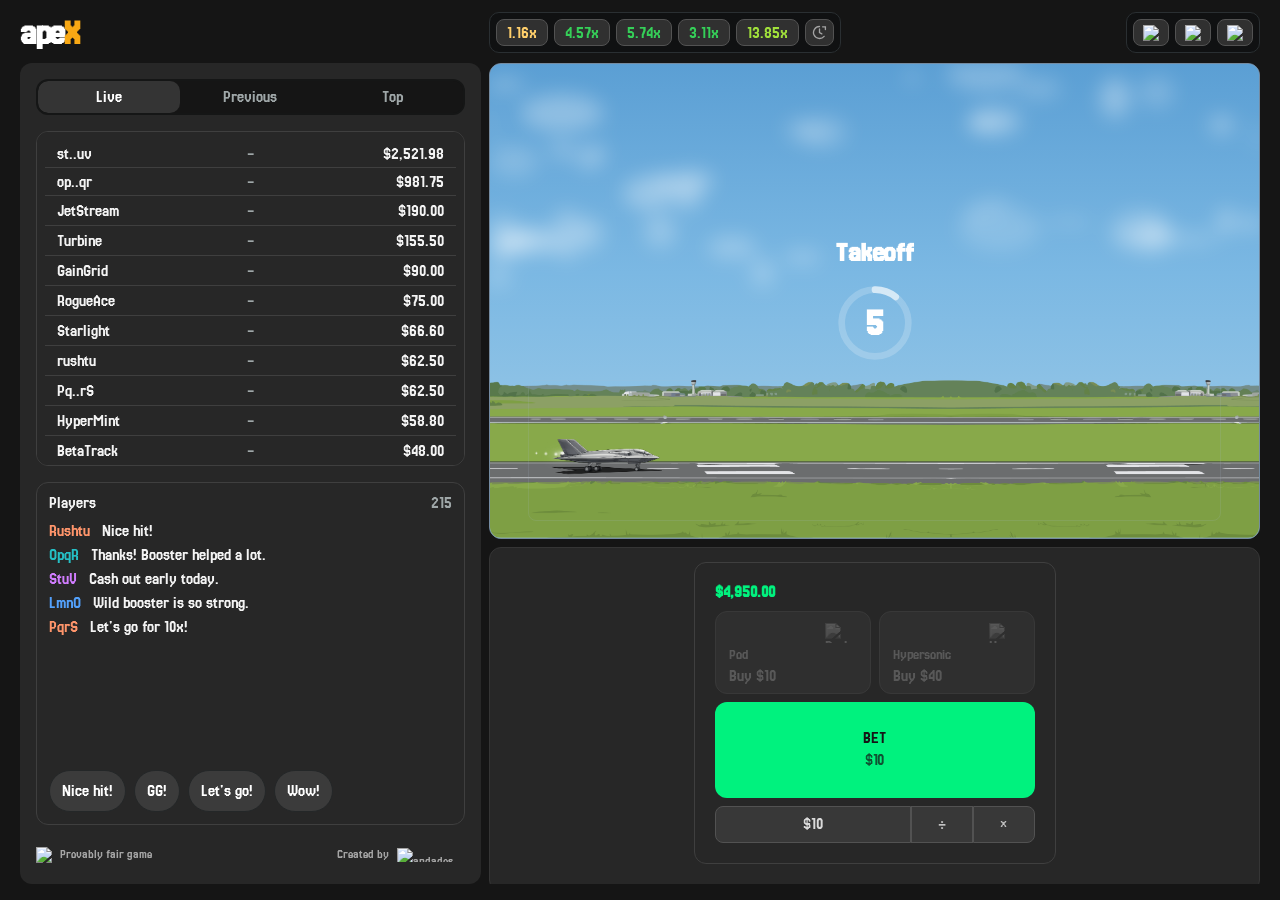
==== index.html @ c1f4b755 "Add Bets/Players sub-tabs on mobile, reorder layout for bet panel - When the Live icon is tapped on " ====
<!doctype html>
<html lang="en">
  <head>
    <meta charset="UTF-8" />
    <meta name="viewport" content="width=device-width, initial-scale=1.0" />
    <title>F35 Crash</title>
    <link rel="preconnect" href="https://fonts.googleapis.com" />
    <link rel="preconnect" href="https://fonts.gstatic.com" crossorigin />
    <link href="https://fonts.googleapis.com/css2?family=Jersey+25&family=Inter:wght@400;600;700&display=swap" rel="stylesheet" />
    <link rel="stylesheet" href="./styles.css?v=20260405-2333" />
  </head>
  <body class="booting">
    <div class="boot-loader" id="bootLoader" role="status" aria-live="polite">
      <div class="boot-loader-card">
        <p class="boot-loader-title">Loading apeX</p>
        <div class="boot-loader-track" aria-hidden="true">
          <div class="boot-loader-fill" id="bootLoaderFill"></div>
        </div>
        <p class="boot-loader-percent" id="bootLoaderPercent">0%</p>
      </div>
    </div>
    <div class="scene">
      <header class="topbar">
        <h1 class="brand" aria-label="apeX">
          ape<span>X</span>
        </h1>

        <div class="history-strip glassy">
          <div class="mobile-left-icons" role="tablist" aria-label="Mobile tabs">
            <button class="mobile-tab-btn" type="button" data-mobile-tab="bets" aria-label="Live" aria-selected="false">
              <svg viewBox="0 0 20 20" aria-hidden="true">
                <path d="M3.5 10h5.5l3-3h4.5v6H12l-3 3H3.5z" fill="none" stroke="currentColor" stroke-width="1.5" stroke-linejoin="round"/>
              </svg>
            </button>
            <button class="mobile-tab-btn" type="button" data-mobile-tab="previous" aria-label="Previous" aria-selected="false">
              <svg viewBox="0 0 20 20" aria-hidden="true">
                <circle cx="10" cy="10" r="6.2" fill="none" stroke="currentColor" stroke-width="1.5"/>
                <path d="M10 6.6v3.7l2.7 1.6" fill="none" stroke="currentColor" stroke-width="1.5" stroke-linecap="round"/>
              </svg>
            </button>
            <button class="mobile-tab-btn" type="button" data-mobile-tab="top" aria-label="Top" aria-selected="false">
              <svg viewBox="0 0 20 20" aria-hidden="true">
                <path d="M5 15.3h10M6.3 7.2l3.7 3.2 3.7-3.2" fill="none" stroke="currentColor" stroke-width="1.5" stroke-linecap="round" stroke-linejoin="round"/>
                <path d="M5.4 7.1h9.2l-1 7.1H6.4z" fill="none" stroke="currentColor" stroke-width="1.5" stroke-linejoin="round"/>
              </svg>
            </button>
          </div>
          <div class="mobile-history-right">
            <button class="history-chip warm" data-history-point="1.16x">1.16x</button>
            <button class="history-chip green" data-history-point="4.57x">4.57x</button>
            <button class="history-chip green" data-history-point="5.74x">5.74x</button>
            <button class="history-chip green" data-history-point="3.11x">3.11x</button>
            <button class="history-chip lime" data-history-point="13.85x">13.85x</button>
            <button class="history-chip icon-chip" id="historyXBtn" aria-label="History">
              <svg viewBox="0 0 16 16" role="img" aria-hidden="true">
                <path d="M8 1.6a6.4 6.4 0 1 0 4.92 10.5" fill="none" stroke="currentColor" stroke-width="1.4" stroke-linecap="round" />
                <path d="M8 4.2v3.9l2.5 1.4" fill="none" stroke="currentColor" stroke-width="1.4" stroke-linecap="round" />
                <path d="M11.3 1.9h3v3" fill="none" stroke="currentColor" stroke-width="1.4" stroke-linecap="round" />
              </svg>
            </button>
          </div>
        </div>

        <div class="utility-strip glassy menu-anchor">
          <button class="utility-chip" id="infoBtn" aria-label="Info">
            <img src="https://www.figma.com/api/mcp/asset/a8ef952a-e116-494f-a43a-456c635dd7d5" alt="Info" />
          </button>
          <button class="utility-chip" id="soundBtn" aria-label="Sound">
            <img src="https://www.figma.com/api/mcp/asset/bee7451c-1ed1-4a85-8892-e19415ca3f94" alt="Sound" />
          </button>
          <button class="utility-chip" id="menuBtn" aria-label="Menu">
            <img src="https://www.figma.com/api/mcp/asset/b2371fca-3e10-401b-b526-405037601414" alt="Menu" />
          </button>

          <div class="menu-dropdown hidden" id="menuDropdown" role="menu" aria-label="Game menu">
            <button class="menu-item" data-menu-action="rules">How to Play</button>
            <button class="menu-item" data-menu-action="provably-settings">Provably Fair Settings</button>
            <button class="menu-item" data-menu-action="game-limits">Game Limits</button>
            <div class="menu-divider" role="separator"></div>
            <label class="menu-switch-row" for="musicSwitch">
              <span>Background Music</span>
              <input class="menu-switch-input" id="musicSwitch" type="checkbox" checked />
              <span class="menu-switch-slider" aria-hidden="true"></span>
            </label>
            <label class="menu-switch-row" for="sfxSwitch">
              <span>Sound Effects</span>
              <input class="menu-switch-input" id="sfxSwitch" type="checkbox" checked />
              <span class="menu-switch-slider" aria-hidden="true"></span>
            </label>
          </div>
        </div>
      </header>

      <main class="layout">
        <aside class="sidebar shell-panel">
          <div class="tabbar" id="tabbar" role="tablist" aria-label="Sidebar tabs">
            <button class="tab active" data-tab="bets" role="tab" aria-selected="true">Live</button>
            <button class="tab" data-tab="previous" role="tab" aria-selected="false">Previous</button>
            <button class="tab" data-tab="top" role="tab" aria-selected="false">Top</button>
          </div>

          <div class="mobile-sub-tabs hidden" id="mobileSubTabs" role="tablist" aria-label="Bets sub-tabs">
            <button class="mobile-sub-tab active" data-subtab="bets" role="tab" aria-selected="true">Bets</button>
            <button class="mobile-sub-tab" data-subtab="players" role="tab" aria-selected="false">Players</button>
          </div>

          <section class="players card-panel" id="playersPanel" aria-live="polite">
            <section class="topbets-filters hidden" id="topBetsFilters" aria-label="Top bets filters">
              <div class="topbets-row topbets-row-metric" role="tablist" aria-label="Top ranking metric">
                <button class="topbets-pill active" data-top-metric="x" role="tab" aria-selected="true">X</button>
                <button class="topbets-pill" data-top-metric="win" role="tab" aria-selected="false">Win</button>
              </div>
              <div class="topbets-row topbets-row-range" role="tablist" aria-label="Top ranking period">
                <button class="topbets-pill" data-top-range="day" role="tab" aria-selected="false">Day</button>
                <button class="topbets-pill" data-top-range="week" role="tab" aria-selected="false">Week</button>
                <button class="topbets-pill active" data-top-range="month" role="tab" aria-selected="true">Month</button>
                <button class="topbets-pill" data-top-range="year" role="tab" aria-selected="false">Year</button>
              </div>
            </section>

            <section class="previous-result hidden" id="previousResultPanel" aria-live="polite">
              <p class="previous-result-label">Round Result</p>
              <p class="previous-result-value blue" id="previousRoundValue">1.18x</p>
            </section>

            <div id="playerRows"></div>
          </section>

          <section class="chat card-panel" id="chatPanel">
            <div class="chat-head">
              <span id="chatTitle">Players</span>
              <span class="muted" id="reactionCount">215</span>
            </div>
            <div class="chat-lines" id="chatLines">
              <p><span class="name orange">Rushtu</span> Nice hit!</p>
              <p><span class="name cyan">OpqR</span> Thanks! Booster helped a lot.</p>
              <p><span class="name violet">StuV</span> Cash out early today.</p>
              <p><span class="name blue">LmnO</span> Wild booster is so strong.</p>
              <p><span class="name orange">PqrS</span> Let's go for 10x!</p>
            </div>
            <div class="quick-reactions" id="quickReactions">
              <button class="reaction-btn" data-reaction="Nice hit!">Nice hit!</button>
              <button class="reaction-btn" data-reaction="GG!">GG!</button>
              <button class="reaction-btn" data-reaction="Let's go!">Let's go!</button>
              <button class="reaction-btn" data-reaction="Wow!">Wow!</button>
            </div>
          </section>

          <footer class="sidebar-footer">
            <div class="fairness" id="fairnessBtn" role="button" tabindex="0" aria-label="Open provably fair tools">
              <img src="https://www.figma.com/api/mcp/asset/feca08ab-18f9-4907-9052-81150fcba283" alt="Shield" />
              <span>Provably fair game</span>
            </div>
            <div class="credit">
              <span>Created by</span>
              <img src="https://www.figma.com/api/mcp/asset/dd77a0dd-ace5-443b-b035-ac0fbed55f74" alt="andados" />
            </div>
          </footer>
        </aside>

        <section class="game-column">
          <div class="sky-stage" id="skyStage">
            <div class="sky-bg" id="skyBg"></div>
            <canvas class="sky-canvas clouds-layer" id="cloudCanvas" aria-hidden="true"></canvas>
            <canvas class="sky-canvas stars-layer" id="starCanvas" aria-hidden="true"></canvas>
            <canvas class="sky-canvas trail-layer" id="contrailCanvas" aria-hidden="true"></canvas>
            <div class="runway-layer" id="runwayLayer" aria-hidden="true"></div>

            <button class="lofi" aria-label="Lofi">
              <img src="https://www.figma.com/api/mcp/asset/dc884d88-8c72-4f94-b327-7d422ff71d23" alt="Lofi" />
            </button>

            <div class="countdown-overlay" id="countdownOverlay" aria-hidden="true">
              <p class="countdown-title" id="countdownTitle">Takeoff</p>
              <div class="countdown-ring">
                <svg viewBox="0 0 96 96" role="img" aria-hidden="true">
                  <circle class="countdown-bg" cx="48" cy="48" r="40"></circle>
                  <circle class="countdown-progress" id="countdownArc" cx="48" cy="48" r="40"></circle>
                </svg>
                <span id="countdownNumber">5</span>
              </div>
              <div class="vegas-slot hidden" id="vegasSlot" aria-hidden="true">
                <div class="vegas-slot-frame">
                  <div class="vegas-slot-mask"></div>
                  <div class="vegas-slot-line"></div>
                  <div class="vegas-slot-strip" id="vegasSlotStrip"></div>
                </div>
              </div>
            </div>


            <div class="aircraft-layer" id="aircraftLayer" aria-hidden="true">
              <div class="aircraft" id="jetModel">
                <div class="flight-amount jet-amount hidden" id="jetAmount">$100.00</div>

                <img class="jet-shadow" id="jetShadow" src="./assets/shadow.png" alt="" />
                <div class="engine-flame" id="engineFlame">
                  <div class="flame-layer flame-ambient"></div>
                  <div class="flame-layer flame-outer"></div>
                  <div class="flame-layer flame-mid"></div>
                  <div class="flame-layer flame-core"></div>
                  <div class="flame-layer flame-nozzle"></div>
                  <div class="flame-diamond diamond-1"></div>
                  <div class="flame-diamond diamond-2"></div>
                  <div class="flame-diamond diamond-3"></div>
                  <div class="flame-spark spark-1"></div>
                  <div class="flame-spark spark-2"></div>
                  <div class="flame-spark spark-3"></div>
                  <div class="flame-spark spark-4"></div>
                  <div class="flame-spark spark-5"></div>
                  <div class="flame-spark spark-6"></div>
                  <div class="flame-spark spark-7"></div>
                  <div class="flame-spark spark-8"></div>
                  <div class="flame-spark spark-9"></div>
                  <div class="flame-spark spark-10"></div>
                </div>
                <img class="jet-plane" id="planeImage" src="./assets/plane.png?v=20260405-0941" alt="" />
                <img class="jet-wheel jet-wheel-back" id="backWheels" src="./assets/back-wheels.png" alt="" />
                <img class="jet-wheel jet-wheel-front" id="frontWheel" src="./assets/front-wheels.png" alt="" />
                <div class="jet-body"></div>
                <div class="jet-wing"></div>
                <div class="jet-tail"></div>
              </div>

              <div class="pod-model hidden" id="podModel">
                <div class="flight-amount pod-amount hidden" id="podAmount">$100.00</div>
                <img src="./assets/pod.png" alt="" />
              </div>


              <div class="parachute-model hidden" id="parachuteModel">
                <img src="./assets/parachute.png" alt="" />
              </div>
            </div>

            <div class="stage-banner" id="stageBanner"></div>

            <div class="flew-away hidden" id="flewAwayOverlay" aria-hidden="true">
              <div class="flew-away-title">Flew Away!</div>
              <div class="flew-away-mult" id="flewAwayMult">1.00x</div>
            </div>

            <div class="multiplier" id="multiplier">1.00x</div>

            <div class="hypersonic-mult hidden" id="hypersonicOverlay" aria-hidden="true">
              <div class="hypersonic-game-mult" id="hypersonicGameMult">1.00x</div>
              <div class="hypersonic-boost-mult" id="hypersonicBoostMult">—</div>
            </div>

          </div>

          <div class="ground-stage">
            <div class="control-panel shell-panel">
              <div class="balance"><strong id="balanceValue">$4,950</strong></div>

              <div class="powerups" id="powerups">
                <article class="power-card" id="podCard" role="button" tabindex="0" aria-label="Buy pod addon">
                  <img class="icon-pod pod-icon" src="https://www.figma.com/api/mcp/asset/6048e193-947b-4a70-a662-77fd5a083e29" alt="Pod" />
                  <span class="label">Pod</span>
                  <span class="buy" id="podBuy">Buy $10</span>
                </article>
                <article class="power-card" id="hypersonicCard" role="button" tabindex="0" aria-label="Buy hypersonic addon">
                  <img class="icon-pod hypersonic-icon" src="https://www.figma.com/api/mcp/asset/dccee50a-641a-4fe3-a7f5-0f7b3a4b5533" alt="Hypersonic" />
                  <span class="label">Hypersonic</span>
                  <span class="buy" id="hypersonicBuy">Buy $40</span>
                </article>
              </div>

              <div class="mini-graph hidden" id="miniGraphPanel" aria-hidden="true">
                <canvas id="miniGraphCanvas"></canvas>
              </div>

              <div class="action-stack" id="actionStack">
                <button class="bet-btn hidden" id="podActionBtn">DROP POD<br /><span>$10.00</span></button>
                <button class="bet-btn" id="betBtn">BET<br /><span>$10.00</span></button>
              </div>

              <div class="adjustment" id="adjustmentRow">
                <div class="amount-box" id="amountBox">$10.00</div>
                <button class="adjust-btn" id="decreaseBtn" aria-label="Half">÷</button>
                <button class="adjust-btn" id="increaseBtn" aria-label="Double">×</button>
              </div>
              <button class="cancel-bet-btn hidden" id="cancelBetBtn">Cancel Bet</button>
            </div>
          </div>
        </section>
      </main>
    </div>

    <div class="modal-backdrop hidden" id="infoModalBackdrop" aria-hidden="true">
      <section class="modal" role="dialog" aria-modal="true" aria-labelledby="infoModalTitle">
        <header class="modal-head">
          <h2 id="infoModalTitle">How to play</h2>
          <button class="modal-close" data-close-target="infoModalBackdrop" aria-label="Close">x</button>
        </header>
        <div class="modal-body">
          <ul class="info-list">
            <li>Each round starts at 1.00x and grows until it crashes at a random point.</li>
            <li>Place your bet during countdown. When accepted, it joins the next round.</li>
            <li>Press Cash Out before crash to lock your current payout.</li>
            <li>Pod booster: buy it before the round, then press DROP POD during flight to save that pod value while your main bet keeps running.</li>
            <li>Hypersonic booster: buy it before the round to enter faster, higher-risk rounds that can reach much bigger multipliers.</li>
          </ul>
        </div>
      </section>
    </div>

    <div class="modal-backdrop hidden" id="historyModalBackdrop" aria-hidden="true">
      <section class="modal modal-wide" role="dialog" aria-modal="true" aria-labelledby="historyModalTitle">
        <header class="modal-head">
          <h2 id="historyModalTitle">History X + Provably Fair</h2>
          <button class="modal-close" data-close-target="historyModalBackdrop" aria-label="Close">x</button>
        </header>
        <div class="modal-body modal-grid">
          <div class="history-card">
            <h3>Recent Rounds</h3>
            <div class="history-table" id="historyTable"></div>
          </div>

          <div class="history-card">
            <h3>Provably Fair Tools</h3>
            <label>Server Seed Hash</label>
            <input id="serverHashInput" type="text" value="f35b7e9c1a42c8df01467dc0a93b79ff" />

            <label>Client Seed</label>
            <input id="clientSeedInput" type="text" value="player-seed-01" />

            <label>Nonce</label>
            <input id="nonceInput" type="number" min="0" value="128" />

            <button id="verifyProvablyBtn" class="modal-action">Verify Crash Point</button>
            <p id="verifyResult" class="verify-result">Run verification to calculate crash point.</p>
          </div>
        </div>
      </section>
    </div>


    <div class="modal-backdrop hidden" id="roundInfoModalBackdrop" aria-hidden="true">
      <section class="modal modal-round-info" role="dialog" aria-modal="true" aria-labelledby="roundInfoModalTitle">
        <header class="modal-head">
          <h2 id="roundInfoModalTitle">Round Info</h2>
          <button class="modal-close" data-close-target="roundInfoModalBackdrop" aria-label="Close">x</button>
        </header>
        <div class="modal-body round-info-body">
          <div class="round-info-meta">
            <div class="round-info-meta-item">
              <span class="round-info-label">Time</span>
              <strong id="roundInfoTime">11:49:04</strong>
            </div>
            <div class="round-info-meta-item">
              <span class="round-info-label">Round</span>
              <strong id="roundInfoRound">86442</strong>
            </div>
          </div>

          <section class="round-info-section">
            <h3>Server Seed</h3>
            <p>Generated on our side</p>
            <div class="round-copy-field">
              <input id="roundInfoServerSeed" type="text" readonly value="" />
              <button class="round-copy-btn" data-copy-target="roundInfoServerSeed" aria-label="Copy server seed">⧉</button>
            </div>
          </section>

          <section class="round-info-section">
            <h3>Client Seed</h3>
            <p>Generated on players side</p>
            <div class="round-client-list" id="roundInfoClientList"></div>
          </section>

          <section class="round-info-section">
            <h3>Combined SHA512 Hash</h3>
            <p>Above seeds combined and converted to SHA512 Hash. This is your result</p>
            <div class="round-copy-field">
              <input id="roundInfoCombinedHash" type="text" readonly value="" />
              <button class="round-copy-btn" data-copy-target="roundInfoCombinedHash" aria-label="Copy combined hash">⧉</button>
            </div>
          </section>

          <div class="round-result-grid">
            <div>
              <span class="round-info-label">Hex</span>
              <strong id="roundInfoHex">0EEC5AED0B73F</strong>
            </div>
            <div>
              <span class="round-info-label">Decimal</span>
              <strong id="roundInfoDecimal">26253280881983</strong>
            </div>
            <div>
              <span class="round-info-label">Result</span>
              <strong id="roundInfoResult" class="round-result-value">15.57x</strong>
            </div>
          </div>

          <button class="round-fair-link" id="roundFairLinkBtn" type="button">What is Provably Fair?</button>
        </div>
      </section>
    </div>
    <div class="modal-backdrop hidden" id="historyListModalBackdrop" aria-hidden="true">
      <section class="modal modal-history-list" role="dialog" aria-modal="true" aria-labelledby="historyListModalTitle">
        <header class="modal-head">
          <h2 id="historyListModalTitle">History X</h2>
          <button class="modal-close" data-close-target="historyListModalBackdrop" aria-label="Close">x</button>
        </header>
        <div class="modal-body history-icon-body">
          <div class="history-icon-table-head"><span>Time</span><span>Round</span><span>X</span></div>
          <div class="history-icon-list" id="historyIconList"></div>
        </div>
      </section>
    </div>

    <div class="modal-backdrop hidden" id="provablySettingsModalBackdrop" aria-hidden="true">
      <section class="modal modal-provably-settings" role="dialog" aria-modal="true" aria-labelledby="provablySettingsTitle">
        <header class="modal-head">
          <h2 id="provablySettingsTitle">Provably Fair Settings</h2>
          <button class="modal-close" data-close-target="provablySettingsModalBackdrop" aria-label="Close">x</button>
        </header>
        <div class="modal-body provably-settings-body">
          <p class="provably-settings-lead">This game uses Provably Fair technology to determine game result. This tool gives you ability to change your seed and check fairness of the game.</p>

          <section class="provably-settings-section">
            <h3>Client (Your) Seed</h3>
            <p>Round result is determined form combination of server seed and first 3 bets of the round.</p>
            <div class="round-copy-field provably-seed-field">
              <input id="provablyClientSeedInput" type="text" readonly value="Random every round:" />
              <button class="round-copy-btn" data-copy-target="provablyClientSeedInput" aria-label="Copy client seed">⧉</button>
            </div>
            <button class="provably-manual-link" id="provablyManualSeedBtn" type="button">Switch to Enter Manually</button>
          </section>

          <section class="provably-settings-section">
            <h3>Server Seed SHA512:</h3>
            <div class="round-copy-field provably-seed-field">
              <input id="provablyServerSeedInput" type="text" readonly value="" />
              <button class="round-copy-btn" data-copy-target="provablyServerSeedInput" aria-label="Copy server seed">⧉</button>
            </div>
          </section>

          <p class="provably-settings-foot">You can check fairness of each bet from bets history</p>
        </div>
      </section>
    </div>

    <div class="modal-backdrop hidden" id="gameLimitsModalBackdrop" aria-hidden="true">
      <section class="modal modal-game-limits" role="dialog" aria-modal="true" aria-labelledby="gameLimitsTitle">
        <header class="modal-head">
          <h2 id="gameLimitsTitle">Game Limits</h2>
          <button class="modal-close" data-close-target="gameLimitsModalBackdrop" aria-label="Close">x</button>
        </header>
        <div class="modal-body game-limits-body">
          <p class="game-limits-lead">Betting limits define the minimum and maximum amounts allowed per wager. Limits help you control spending, play responsibly, and ensure a fair gaming experience for everyone.</p>
          <div class="game-limit-card">Minimum bet: <strong>€0.10</strong></div>
          <div class="game-limit-card">Maximum bet: <strong>€100.00</strong></div>
          <div class="game-limit-card">Maximum win for one bet: <strong>€40,000.00</strong></div>
        </div>
      </section>
    </div>

    <script type="module">
      import { animate } from 'https://cdn.jsdelivr.net/npm/motion@12/+esm';
      window.motionAnimate = animate;
    </script>
    <script src="./audio.js?v=20260405-1322"></script>
    <script src="./script.js?v=20260405-2333"></script>
  </body>
</html>
---- styles.css ----
@import './tokens.css';

* {
  box-sizing: border-box;
}

html,
body {
  margin: 0;
  min-height: 100%;
}

body {
  position: relative;
  color: var(--text);
  font-family: "Jersey 25", "Inter", system-ui, sans-serif;
  background: #151515;
}

body::before {
  display: none;
}

body.booting .scene {
  opacity: 0;
  visibility: hidden;
  pointer-events: none;
}

.boot-loader {
  position: fixed;
  inset: 0;
  z-index: 9999;
  display: grid;
  place-items: center;
  background: #151515;
  transition: opacity 0.28s ease;
}

.boot-loader.done {
  opacity: 0;
  pointer-events: none;
}

.boot-loader-card {
  width: min(320px, calc(100vw - 48px));
  border: 1px solid #3a3a3a;
  border-radius: 12px;
  background: #272727;
  padding: 18px 16px 14px;
}

.boot-loader-title {
  margin: 0 0 10px;
  font-size: 24px;
  letter-spacing: -0.4px;
  color: #f3f3f3;
  text-align: center;
}

.boot-loader-track {
  height: 8px;
  border-radius: 999px;
  border: 1px solid #434343;
  background: #1c1c1c;
  overflow: hidden;
}

.boot-loader-fill {
  width: 0%;
  height: 100%;
  background: linear-gradient(90deg, #00f27e 0%, #63ffb0 100%);
  transition: width 0.18s ease;
}

.boot-loader-percent {
  margin: 8px 0 0;
  font-size: 16px;
  line-height: 1;
  color: #cdd2d2;
  text-align: right;
}
.scene {
  width: 100%;
  max-width: none;
  height: 100vh;
  min-height: 100vh;
  margin: 0;
  padding: 12px 20px 16px;
  display: flex;
  flex-direction: column;
  gap: 10px;
  overflow: hidden;
  animation: settle 0.7s ease-out both;
}

@keyframes settle {
  from {
    transform: translateY(8px);
    opacity: 0;
  }

  to {
    transform: translateY(0);
    opacity: 1;
  }
}

.topbar {
  display: grid;
  grid-template-columns: 461px minmax(0, 1fr) auto;
  align-items: center;
  gap: 8px;
}

.brand {
  margin: 0;
  font-size: 36px;
  letter-spacing: -2.5px;
  line-height: 1;
  color: #ffffff;
}

.brand span {
  color: #f8a814;
}

.glassy {
  background: rgba(15, 17, 18, 0.8);
  border: 1px solid #2a2f32;
  border-radius: 10px;
  padding: 6px;
}

.history-strip,
.utility-strip {
  display: flex;
  align-items: center;
  gap: 6px;
}

.history-strip {
  justify-self: start;
}

.history-chip {
  border: 1px solid #525252;
  background: var(--chip);
  color: #f3f3f3;
  border-radius: 8px;
  height: 27px;
  padding: 0 10px;
  font: inherit;
  font-size: 16px;
  line-height: 1;
  display: inline-flex;
  align-items: center;
  justify-content: center;
}

.history-chip.warm {
  color: #ffcf6b;
}

.history-chip.green {
  color: #35cf58;
}

.history-chip.lime {
  color: #a0e03b;
}

.history-chip.icon-chip {
  width: 29px;
  padding: 0;
  color: #a4a4a4;
}

.history-chip svg {
  width: 15px;
  height: 15px;
}

.utility-chip {
  width: 36px;
  height: 27px;
  border: 1px solid #525252;
  background: var(--chip);
  border-radius: 8px;
  padding: 0;
  display: grid;
  place-items: center;
}

.utility-chip img {
  width: 16px;
  height: 16px;
}

.mobile-left-icons {
  display: none;
}

.mobile-sub-tabs {
  display: none;
}

.mobile-tab-btn {
  width: 30px;
  height: 30px;
  border: 1px solid #525252;
  background: #303030;
  color: #9fa7a8;
  border-radius: 8px;
  padding: 0;
  display: grid;
  place-items: center;
  cursor: pointer;
}

.mobile-tab-btn svg {
  width: 18px;
  height: 18px;
}

.mobile-tab-btn.active {
  background: #343434;
  color: #ffffff;
  border-color: #6a6a6a;
}

.mobile-tab-btn:hover,
.mobile-tab-btn:focus-visible {
  background: #3a3a3a;
  color: #ffffff;
  border-color: #6a6a6a;
  outline: none;
}

.mobile-history-right {
  display: flex;
  align-items: center;
  gap: 6px;
}

.layout {
  display: grid;
  grid-template-columns: 461px minmax(0, 1fr);
  gap: 8px;
  flex: 1 1 auto;
  min-height: 0;
  overflow: hidden;
}

.shell-panel {
  background: var(--shell);
  border-radius: var(--radius);
}

.sidebar {
  padding: 16px;
  display: flex;
  flex-direction: column;
  gap: 16px;
  min-height: 0;
  overflow: hidden;
}

.tabbar {
  display: grid;
  grid-template-columns: repeat(3, 1fr);
  border: 2px solid #151616;
  background: #151515;
  border-radius: 12px;
  overflow: hidden;
}

.tab {
  border: 0;
  background: #151515;
  color: #9fa7a8;
  font: inherit;
  font-size: 16px;
  padding: 8px 0;
}

.tab.active {
  background: #343434;
  color: #ffffff;
  border-radius: 10px;
}

.topbets-filters {
  display: grid;
  gap: 0;
  margin-bottom: 8px;
}

.topbets-row {
  display: grid;
  border: 2px solid #151616;
  background: #151515;
  border-radius: 12px;
  overflow: hidden;
}

.topbets-row.topbets-row-metric {
  grid-template-columns: repeat(2, minmax(0, 1fr));
}

.topbets-row.topbets-row-range {
  grid-template-columns: repeat(4, minmax(0, 1fr));
}

.topbets-row + .topbets-row {
  margin-top: 8px;
}

.topbets-pill {
  border: 0;
  background: #151515;
  color: #9fa7a8;
  font: inherit;
  font-size: 16px;
  padding: 8px 0;
  border-radius: 0;
}

.topbets-pill.active {
  background: #343434;
  color: #ffffff;
  border-radius: 10px;
}

.topbets-pill:not(.active):hover,
.topbets-pill:not(.active):focus-visible {
  background: #1f1f1f;
  color: #f3f3f3;
  outline: none;
}

.previous-result {
  display: grid;
  justify-items: center;
  align-content: center;
  gap: 6px;
  margin-bottom: 8px;
  min-height: 96px;
  padding: 10px 6px;
  background: transparent;
  border: 0;
}

.previous-result-label {
  margin: 0;
  color: #9fa7a8;
  font-size: 16px;
  line-height: 1;
}

.previous-result-value {
  margin: 0;
  font-size: clamp(46px, 5.6vw, 64px);
  line-height: 0.9;
}

.previous-result-value.blue {
  color: #53a1fc;
}

.previous-result-value.green {
  color: #35cf58;
}

.previous-result-value.lime {
  color: #97f049;
}

.card-panel {
  background: #272727;
  border: 1px solid #3f3f3f;
  border-radius: var(--radius);
}

.players {
  flex: 1;
  min-height: 0;
  overflow: auto;
  padding: 8px;
}

.player-row {
  height: 30px;
  border-bottom: 1px solid #3f3f3f;
  border-radius: 0;
  background: #272727;
  display: grid;
  grid-template-columns: 1fr auto 1fr;
  align-items: center;
  padding: 0 12px;
  column-gap: 8px;
  font-size: 16px;
}

.player-row:nth-child(1),
.player-row:nth-child(2) {
  height: 28px;
}

.player-row.has-datetime,
.player-row.has-datetime:nth-child(1),
.player-row.has-datetime:nth-child(2) {
  height: 42px;
}

.user-meta {
  display: grid;
  gap: 2px;
  line-height: 1;
}

.user-main {
  line-height: 1;
}

.user-time {
  font-size: 12px;
  color: #9fa7a8;
  line-height: 1;
}


.player-row:last-child {
  border-bottom: 1px solid #3f3f3f;
}

.user {
  color: #f3f3f3;
  text-transform: none;
}

.multi {
  text-align: center;
  color: var(--muted);
}

.multi-content {
  display: inline-flex;
  align-items: center;
  justify-content: center;
  gap: 3px;
}

.multi-addon-icon {
  display: inline-flex;
  align-items: center;
  justify-content: center;
  width: 11px;
  height: 11px;
  opacity: 0.95;
}

.multi-addon-icon img {
  width: 11px;
  height: 11px;
  display: block;
  object-fit: contain;
}

.multi.hot {
  color: #ea6528;
}

.multi.gold {
  color: #ffdd00;
}

.multi.teal {
  color: #25bfc5;
}

.multi.peach {
  color: #ff956b;
}

.multi.blue {
  color: #53a1fc;
}

.amount {
  text-align: right;
  color: #f3f3f3;
}

.amount.money {
  color: var(--green);
}

.chat {
  flex: 1;
  min-height: 0;
  display: flex;
  flex-direction: column;
  padding: 12px;
  gap: 12px;
  overflow: hidden;
}

.chat-head {
  display: flex;
  justify-content: space-between;
  font-size: 16px;
}

.muted {
  color: #9fa7a8;
}

.chat-lines {
  flex: 1;
  min-height: 0;
  overflow-y: auto;
  overflow-x: hidden;
  display: grid;
  gap: 8px;
  align-content: start;
  font-size: 16px;
}

.chat-lines p {
  margin: 0;
  color: #f3f3f3;
  line-height: 1;
}

.name {
  margin-right: 8px;
}

.name.orange {
  color: #ff956b;
}

.name.cyan {
  color: #25bfc5;
}

.name.violet {
  color: #d17dff;
}

.name.blue {
  color: #53a1fc;
}

.quick-reactions {
  display: flex;
  flex-wrap: wrap;
  gap: 8px;
}

.quick-reactions button {
  border: 1px solid #242728;
  background: #3b3b3b;
  color: #fff;
  border-radius: 999px;
  min-height: 40px;
  padding: 12px;
  font: inherit;
  font-size: 16px;
  line-height: 1;
}

.game-column {
  display: grid;
  grid-template-rows: 58% 42%;
  gap: 8px;
  min-height: 0;
  padding-bottom: 0;
}

.sky-stage {
  position: relative;
  overflow: hidden;
  border-radius: 12px;
  border: 1px solid #748ba1;
  background: #73a0cb;
}

.lofi {
  position: absolute;
  top: 12px;
  right: 12px;
  width: 36px;
  height: 36px;
  border: 1px solid #2a2f32;
  background: rgba(15, 17, 18, 0.8);
  border-radius: 10px;
  display: grid;
  place-items: center;
}

.lofi img {
  width: 16px;
  height: 16px;
}

.cloud {
  position: absolute;
  filter: blur(1px);
  background: rgba(221, 233, 243, 0.47);
  border-radius: 999px;
}

.cloud-a {
  top: 100px;
  right: 34px;
  width: 300px;
  height: 60px;
}

.cloud-b {
  top: 240px;
  right: 74px;
  width: 230px;
  height: 45px;
}

.cloud-c {
  top: 52px;
  left: -22px;
  width: 75px;
  height: 26px;
}

.jet {
  position: absolute;
  right: 350px;
  top: 112px;
  width: 66px;
  height: 22px;
  transform: rotate(14deg);
  animation: glide 6s ease-in-out infinite alternate;
}

@keyframes glide {
  from {
    transform: translateX(-8px) rotate(13deg);
  }

  to {
    transform: translateX(10px) rotate(16deg);
  }
}

.jet-body {
  position: absolute;
  inset: 2px 0 4px;
  border-radius: 12px 30px 8px 8px;
  background: linear-gradient(180deg, #8b939a, #697178);
}

.jet-wing {
  position: absolute;
  left: 20px;
  top: -2px;
  width: 22px;
  height: 13px;
  background: linear-gradient(180deg, #666f77, #515a62);
  clip-path: polygon(0 100%, 35% 0, 100% 8%, 70% 100%);
}

.contrail {
  position: absolute;
  right: 416px;
  top: 146px;
  width: 295px;
  height: 10px;
  border-radius: 999px;
  background: linear-gradient(90deg, transparent, rgba(221, 240, 255, 0.68), transparent);
}

.lofi,
.cloud,
.jet,
.contrail {
  display: none;
}

.multiplier {
  position: absolute;
  left: 50%;
  bottom: 64px;
  transform: translateX(-50%);
  z-index: 29;
  font-size: clamp(132px, 12vw, 182px);
  letter-spacing: -2px;
  color: #ffffff;
  text-shadow: var(--mult-shadow-soft);
  animation: breathe 1.5s ease-in-out infinite;
}


.stage-banner {
  position: absolute;
  top: 18px;
  left: 50%;
  transform: translateX(-50%);
  min-height: 28px;
  padding: 4px 14px;
  border-radius: 999px;
  border: 1px solid rgba(255, 255, 255, 0.2);
  background: rgba(15, 17, 18, 0.5);
  color: #ffffff;
  font-size: 18px;
  line-height: 1;
  display: inline-flex;
  align-items: center;
  justify-content: center;
  opacity: 0;
  transition: opacity 0.2s ease, color 0.2s ease, border-color 0.2s ease;
}

.stage-banner.visible {
  opacity: 1;
}

.stage-banner.phase-ended {
  color: #ffcf6b;
  border-color: rgba(255, 207, 107, 0.45);
}
.countdown-overlay {
  position: absolute;
  inset: 0;
  z-index: 31;
  display: flex;
  flex-direction: column;
  align-items: center;
  justify-content: center;
  pointer-events: none;
}

.countdown-overlay.align-top {
  justify-content: flex-start;
  padding-top: 24px;
}

.countdown-title {
  margin: 0 0 16px;
  font-weight: 700;
  font-size: clamp(22px, 4vw, 28px);
  letter-spacing: -0.02em;
  color: #ffffff;
  transition: color 0.5s ease;
}

.countdown-ring {
  position: relative;
  width: 80px;
  height: 80px;
}

.countdown-ring svg {
  position: absolute;
  inset: 0;
  width: 80px;
  height: 80px;
}

.countdown-bg {
  stroke: #ffffff;
  stroke-width: 8;
  fill: none;
  opacity: 0.2;
}

.countdown-progress {
  stroke: #ffffff;
  stroke-width: 8;
  fill: none;
  opacity: 0.6;
  stroke-linecap: round;
  stroke-dasharray: 251.327;
  stroke-dashoffset: 251.327;
  transform: rotate(-90deg);
  transform-origin: center;
  transition: stroke 0.5s ease;
}

#countdownNumber {
  position: absolute;
  inset: 0;
  display: flex;
  align-items: center;
  justify-content: center;
  font-weight: 700;
  font-size: 38px;
  letter-spacing: -0.02em;
  color: #ffffff;
  transition: color 0.5s ease;
}

.vegas-slot {
  display: flex;
  flex-direction: column;
  align-items: center;
  margin-top: 20px;
}

.vegas-slot-frame {
  position: relative;
  width: 200px;
  height: 80px;
  overflow: hidden;
  border-radius: 12px;
  border: 2px solid rgba(255, 204, 0, 0.4);
  background: linear-gradient(145deg, #1a1a2e 0%, #0d0d1a 100%);
  box-shadow: 0 0 20px rgba(255, 204, 0, 0.15), inset 0 0 30px rgba(0, 0, 0, 0.5), 0 4px 16px rgba(0, 0, 0, 0.6);
}

.vegas-slot-mask {
  position: absolute;
  inset: 0;
  z-index: 2;
  pointer-events: none;
  background: linear-gradient(to bottom, rgba(13, 13, 26, 0.9) 0%, transparent 25%, transparent 75%, rgba(13, 13, 26, 0.9) 100%);
}

.vegas-slot-line {
  position: absolute;
  left: 8px;
  right: 8px;
  top: 50%;
  z-index: 3;
  height: 2px;
  margin-top: -1px;
  background: linear-gradient(90deg, transparent, rgba(255, 204, 0, 0.3), transparent);
}

.vegas-slot-strip {
  position: absolute;
  left: 0;
  right: 0;
  top: 50%;
  margin-top: -36px;
  z-index: 1;
  will-change: transform;
}

.vegas-slot-item {
  height: 72px;
  display: flex;
  align-items: center;
  justify-content: center;
  font-weight: 900;
  font-size: 42px;
  letter-spacing: -0.02em;
  color: #ffcc00;
  text-shadow: 0 0 16px rgba(255, 204, 0, 0.6), 0 2px 4px rgba(0, 0, 0, 0.5);
}

.hypersonic-mult {
  position: absolute;
  inset: 0;
  z-index: 30;
  display: flex;
  flex-direction: column;
  align-items: center;
  justify-content: center;
  padding-top: 18%;
  pointer-events: none;
}

.hypersonic-game-mult {
  font-size: clamp(28px, 5vw, 52px);
  font-weight: 700;
  letter-spacing: -0.02em;
  color: rgba(255, 255, 255, 0.7);
  text-shadow: var(--mult-shadow-soft);
  transition: font-size 0.5s ease, opacity 0.5s ease;
}

.hypersonic-boost-mult {
  margin-top: -8px;
  font-size: clamp(64px, 12vw, 140px);
  font-weight: 800;
  letter-spacing: -0.03em;
  color: #ffcc00;
  text-shadow: 0 0 12px rgba(255, 204, 0, 0.18), var(--mult-shadow-soft);
  transition: opacity 0.5s ease, transform 0.5s ease;
}

.hypersonic-mult.cashed .hypersonic-game-mult {
  font-size: clamp(48px, 9vw, 100px);
  opacity: 0.9;
  color: #ffffff;
}

.hypersonic-mult.cashed .hypersonic-boost-mult {
  opacity: 0;
  transform: scale(0.8);
}

.flew-away {
  position: absolute;
  left: 50%;
  bottom: 64px;
  transform: translateX(-50%);
  z-index: 30;
  display: flex;
  flex-direction: column;
  align-items: center;
  justify-content: center;
  pointer-events: none;
  text-align: center;
}

.flew-away-title {
  font-size: clamp(48px, 10vw, 100px);
  font-weight: 800;
  letter-spacing: -0.02em;
  color: #ffffff;
  text-shadow: var(--mult-shadow-soft);
}

.flew-away-mult {
  margin-top: 8px;
  color: rgba(255, 255, 255, 0.8);
  font-size: clamp(24px, 5vw, 48px);
  font-weight: 700;
  text-shadow: var(--mult-shadow-soft);
}

.flight-amount {
  position: absolute;
  left: 50%;
  transform: translateX(-50%);
  white-space: nowrap;
  pointer-events: none;
  user-select: none;
  font-weight: 800;
  color: #ffffff;
  opacity: 0;
}

.jet-amount {
  top: calc(-28px * var(--jet-scale));
  font-size: calc(22px * var(--jet-scale));
  z-index: 15;
}

.pod-amount {
  bottom: calc(-28px * var(--jet-scale));
  font-size: calc(22px * var(--jet-scale));
  z-index: 25;
}

.flight-amount.live {
  color: #ffffff;
  text-shadow: 0 0 12px rgba(255, 255, 255, 0.5), 0 0 24px rgba(255, 255, 255, 0.25), 0 2px 6px rgba(0, 0, 0, 0.8);
}

.flight-amount.cashed {
  color: #00e676;
  text-shadow: 0 0 12px rgba(0, 230, 118, 0.6), 0 0 24px rgba(0, 230, 118, 0.3), 0 2px 6px rgba(0, 0, 0, 0.8);
}


@keyframes breathe {
  0%,
  100% {
    transform: translateX(-50%) scale(1);
  }

  50% {
    transform: translateX(-50%) scale(1.012);
  }
}

.ground-stage {
  position: relative;
  border-radius: var(--radius);
  overflow: hidden;
  background: #272727;
  border: 1px solid #353535;
  display: flex;
  flex-direction: column;
  justify-content: space-between;
  padding: 14px 18px 8px;
  min-height: 0;
}

.control-panel {
  width: min(362px, 100%);
  margin: 0 auto;
  background: #272727;
  border: 1px solid #3f3f3f;
  padding: 20px;
  border-radius: var(--radius);
}

.balance {
  color: #9fa7a8;
  font-size: 16px;
  line-height: 19.5px;
  margin-bottom: 8px;
}

.balance strong {
  color: var(--accent);
}

.powerups {
  position: relative;
  min-height: 83px;
  margin-bottom: 8px;
}

.mini-graph {
  position: relative;
  height: 83px;
  margin-bottom: 8px;
  border-radius: 20px;
  border: 1px solid #2f2f2f;
  background: rgba(30, 30, 30, 0.6);
  overflow: hidden;
}

.mini-graph canvas {
  width: 100%;
  height: 100%;
  display: block;
}

.power-card {
  position: absolute;
  user-select: none;
  -webkit-user-select: none;
  top: 0;
  width: calc(50% - 4px);
  background: #383838;
  border: 1px solid #4a4a4a;
  border-radius: 12px;
  height: 83px;
  padding: 12px;
  display: flex;
  flex-direction: column;
  justify-content: flex-end;
  gap: 2px;
  cursor: pointer;
  z-index: 2;
  transition: top 0.32s cubic-bezier(0.22, 1, 0.36, 1), left 0.32s cubic-bezier(0.22, 1, 0.36, 1), right 0.32s cubic-bezier(0.22, 1, 0.36, 1), width 0.32s cubic-bezier(0.22, 1, 0.36, 1), transform 0.32s cubic-bezier(0.22, 1, 0.36, 1), background-color 0.18s ease, border-color 0.18s ease, opacity 0.18s ease, filter 0.18s ease;
}

#podCard {
  left: 0;
}

#hypersonicCard {
  right: 0;
}

.power-card.active-addon {
  background: linear-gradient(135deg, #1e1e24, #28282e);
  border-color: #64666a;
}

.power-card.disabled {
  opacity: 0.5;
  cursor: default;
}

.power-card.disabled .icon-pod {
  filter: grayscale(1) brightness(0.55);
}

.power-card.disabled .label,
.power-card.disabled .buy {
  color: #8a8a8a;
}

#podCard:not(.disabled) .icon-pod,
#hypersonicCard:not(.disabled) .icon-pod,
.power-card.active-addon .icon-pod {
  filter: brightness(0) saturate(100%) invert(56%) sepia(87%) saturate(2348%) hue-rotate(353deg) brightness(95%) contrast(94%);
}

.power-card.docked {
  top: 95px;
  width: 156px;
  transform: none;
  z-index: 7;
  pointer-events: none;
}

#podCard.docked {
  left: 6px;
  right: auto;
}

#hypersonicCard.docked {
  right: 6px;
  left: auto;
}

.icon-pod {
  position: absolute;
  top: 11px;
  right: 11px;
  width: 34px;
  height: auto;
  max-height: 20px;
  object-fit: contain;
  transition: filter 0.18s ease, opacity 0.18s ease;
}

.label,
.buy {
  line-height: 1;
  position: absolute;
  left: 13px;
}

.label {
  top: 36px;
  color: rgba(219, 219, 219, 0.7);
  font-size: 14px;
}

.buy {
  top: 56px;
  color: #dbdbdb;
  font-size: 16px;
}

.action-stack {
  position: relative;
  display: grid;
  gap: 6px;
  margin-bottom: 8px;
}

.action-stack .bet-btn {
  margin-bottom: 0;
}

.action-stack.pod-mode .bet-btn {
  line-height: 1.1;
  transition: height 0.35s ease;
}

.action-stack.pod-mode .bet-btn .btn-line-one,
.action-stack.pod-mode .bet-btn .btn-line-two {
  font-size: 16px;
}

.action-stack.pod-mode.pod-before-save #podActionBtn {
  height: 96px;
}

.action-stack.pod-mode.pod-before-save #betBtn {
  height: 36px;
}

.action-stack.pod-mode.pod-after-save #podActionBtn {
  height: 36px;
}

.action-stack.pod-mode.pod-after-save #betBtn {
  height: 96px;
}

.action-stack.pod-mode.pod-before-save #betBtn.state-cashout {
  background: #5a5a5a;
  color: #d1d1d1;
}

.action-stack.accepted-shift-left #betBtn.state-accepted {
  text-align: left;
  align-items: flex-start;
  padding: 16px 182px 16px 22px;
}

.action-stack.accepted-shift-right #betBtn.state-accepted {
  text-align: right;
  align-items: flex-end;
  padding: 16px 22px 16px 182px;
}

.bet-btn {
  width: 100%;
  height: 96px;
  border: 0;
  border-radius: 12px;
  background: var(--accent);
  color: #151616;
  font: inherit;
  margin-bottom: 8px;
  padding: 16px 20px;
  display: flex;
  flex-direction: column;
  justify-content: center;
  align-items: center;
  gap: 4px;
  text-align: center;
  line-height: 1.1;
  user-select: none;
  -webkit-user-select: none;
}

.bet-btn .btn-line-one,
.bet-btn .btn-line-two {
  display: block;
  pointer-events: none;
  user-select: none;
  -webkit-user-select: none;
}

.bet-btn .btn-line-one {
  font-size: 16px;
  font-weight: 500;
  letter-spacing: -0.32px;
}

.bet-btn .btn-line-two {
  font-size: 16px;
  font-weight: 500;
  letter-spacing: -0.32px;
  opacity: 0.72;
}

.bet-btn > *,
.power-card > * {
  pointer-events: none;
}


.bet-btn.state-bet {
  background: var(--accent);
  color: #151616;
}

.bet-btn.state-accepted {
  background: #c1c1c1;
  color: #151616;
  font-size: 16px;
  line-height: 1.14;
  align-items: flex-end;
  text-align: right;
  padding: 16px 22px;
}

.bet-btn.state-accepted .btn-line-one,
.bet-btn.state-accepted .btn-line-two {
  font-size: 16px;
  line-height: 1.14;
  display: block;
  opacity: 1;
}

.bet-btn.state-cashout {
  background: #ffbd30;
  color: #151616;
}

.bet-btn.state-drop {
  background: #e86a1c;
  color: #ffffff;
}

.bet-btn.state-cancel {
  background: #383838;
  color: #ff5c5c;
}

.bet-btn.state-ended {
  background: #4b4b4b;
  color: #d1d1d1;
}

.bet-btn.state-accepted .btn-line-two,
.bet-btn.state-cashout .btn-line-two,
.bet-btn.state-drop .btn-line-two,
.bet-btn.state-cancel .btn-line-two,
.bet-btn.state-ended .btn-line-two {
  opacity: 1;
}

.bet-btn.state-win {
  background: #00f27e;
  color: #ffffff;
}

.bet-btn.state-win .btn-line-one {
  font-size: 48px;
  font-weight: 900;
  letter-spacing: -1.2px;
  line-height: 1;
  opacity: 1;
}

.bet-btn.state-win .btn-line-two {
  display: none;
}

.action-stack.pod-mode #podActionBtn.state-win .btn-line-one {
  font-size: 28px;
  letter-spacing: -0.8px;
}

.action-stack.pod-mode #betBtn.state-win .btn-line-one {
  font-size: 40px;
  letter-spacing: -1px;
}

.bet-btn.state-saved {
  background: #303030;
  color: #00f27e;
}

.bet-btn.state-saved .btn-line-one {
  font-size: 20px;
  font-weight: 700;
  letter-spacing: -0.4px;
  opacity: 1;
}

.bet-btn.state-saved .btn-line-two {
  display: none;
}

.action-stack.pod-mode .bet-btn.state-saved .btn-line-one {
  font-size: 16px;
}

.bet-btn.win-react {
  animation: none;
}

.bet-btn.state-swap-enter {
  animation: buttonStateEnter 0.36s cubic-bezier(0.22, 1, 0.36, 1);
}

.bet-btn.state-swap-enter .btn-line-one,
.bet-btn.state-swap-enter .btn-line-two {
  animation: buttonTextEnter 0.22s cubic-bezier(0.22, 1, 0.36, 1) both;
}

.bet-btn.amount-pop-enter {
  animation: buttonWinPulse 0.4s linear both;
  transform-origin: center center;
}

.bet-btn.amount-pop-enter .btn-line-one {
  display: inline-block;
  animation: amountTextEnter 0.2s ease-out 0.05s both;
  transform-origin: center center;
}
@keyframes buttonStateEnter {
  0% {
    opacity: 0.85;
    transform: translateY(7px) scale(0.985);
    filter: brightness(1.1);
  }

  58% {
    opacity: 1;
    transform: translateY(0) scale(1.01);
    filter: brightness(1.04);
  }

  100% {
    opacity: 1;
    transform: translateY(0) scale(1);
    filter: brightness(1);
  }
}
@keyframes buttonTextEnter {
  0% {
    opacity: 1;
    transform: translateY(1px);
  }

  100% {
    opacity: 1;
    transform: translateY(0);
  }
}
@keyframes buttonWinPulse {
  0% {
    transform: scale(1);
    box-shadow: 0 0 30px rgba(0, 242, 126, 0.8);
  }

  30% {
    transform: scale(1.08);
    box-shadow: 0 0 50px rgba(0, 242, 126, 1);
  }

  100% {
    transform: scale(1.02);
    box-shadow: 0 0 30px rgba(0, 242, 126, 0.8);
  }
}
@keyframes amountTextEnter {
  0% {
    opacity: 0;
    transform: scale(0.8);
    text-shadow: 0 0 18px rgba(255, 255, 255, 0.5);
  }

  100% {
    opacity: 1;
    transform: scale(1);
    text-shadow: none;
  }
}

@keyframes podCashoutRise {
  0% {
    transform: translateY(12px);
    opacity: 0.72;
  }

  100% {
    transform: translateY(0);
    opacity: 1;
  }
}

.adjustment {
  display: grid;
  grid-template-columns: 1fr 62px 62px;
  height: 36.99px;
}

.amount-box,
.adjust-btn {
  border: 1px solid #525252;
  background: #383838;
  color: #d9d9d9;
  font: inherit;
  font-size: 16px;
  display: grid;
  place-items: center;
}

.amount-box {
  border-radius: 8px 0 0 8px;
}

.adjust-btn:last-child {
  border-radius: 0 8px 8px 0;
}

.adjust-btn {
  color: #c3c3c3;
}


.adjust-btn:disabled {
  opacity: 0.45;
  cursor: default;
}

.adjustment.locked .amount-box,
.adjustment.locked .adjust-btn {
  opacity: 0.45;
}

.cancel-bet-btn {
  width: 100%;
  height: 36.99px;
  border: 1px solid #4b4b4b;
  border-radius: 12px;
  background: #383838;
  color: #ff5c5c;
  font: inherit;
  font-size: 13px;
  font-weight: 600;
  letter-spacing: -0.32px;
}

.sidebar-footer {
  margin-top: auto;
  width: 100%;
  display: flex;
  justify-content: space-between;
  align-items: center;
  color: #a4a4a4;
  font-size: 12px;
  line-height: 27px;
}

.fairness,
.credit {
  display: inline-flex;
  align-items: center;
  gap: 8px;
}

.fairness img {
  width: 16px;
  height: 16px;
}

.credit img {
  width: 68px;
  height: 14px;
}

@media (max-height: 860px) {
  .scene {
    padding: 8px 20px 10px;
    gap: 8px;
  }

  .topbar {
    gap: 10px;
  }

  .layout {
    gap: 6px;
  }

  .sidebar {
    padding: 12px;
    gap: 12px;
  }

  .player-row {
    height: 24px;
    font-size: 15px;
  }

  .chat {
    padding: 10px 20px;
    gap: 8px;
  }

  .chat-lines,
  .chat-head,
  .quick-reactions button {
    font-size: 15px;
  }

  .game-column {
    grid-template-rows: 56% 44%;
  }

  .multiplier {
    font-size: clamp(96px, 14vh, 150px);
    bottom: 32px;
  }

  .flew-away {
    bottom: 32px;
  }

  .control-panel {
    padding: 14px;
  }
}


.modal.modal-round-info {
  width: min(520px, calc(100vw - 32px));
}

.modal.modal-round-info,
.modal.modal-round-info * {
  font-family: "Jersey 25", cursive;
}

.modal.modal-round-info .modal-head h2 {
  font-size: 16px;
}

.round-info-body {
  display: grid;
  gap: 14px;
  max-height: min(84vh, 920px);
  overflow: auto;
  padding: 18px;
}

.round-info-meta {
  display: grid;
  grid-template-columns: 1fr 1fr;
  gap: 16px;
}

.round-info-meta-item {
  display: grid;
  gap: 4px;
}

.round-info-label {
  font-size: 14px;
  color: #9fa7a8;
  line-height: 1.2;
}

.round-info-meta-item strong {
  font-size: 16px;
  color: #f3f3f3;
  font-weight: 700;
  line-height: 1;
}

.round-info-section {
  display: grid;
  gap: 8px;
}

.round-info-section h3 {
  margin: 0;
  font-size: 16px;
  color: #c2c8c8;
  font-weight: 700;
}

.round-info-section p {
  margin: 0;
  font-size: 14px;
  color: #97a0a1;
}

.round-copy-field {
  display: grid;
  grid-template-columns: 1fr auto;
  gap: 8px;
  align-items: center;
  border: 1px solid var(--n-border-soft);
  background: var(--n-bg);
  border-radius: 16px;
  padding: 6px 8px 6px 12px;
}

.round-copy-field input {
  width: 100%;
  border: 0;
  background: transparent;
  color: var(--n-text);
  font-size: 14px;
  line-height: 1.3;
  outline: none;
  padding: 0;
}

.round-copy-btn {
  width: 32px;
  height: 32px;
  border: 1px solid var(--n-border);
  border-radius: 10px;
  background: var(--n-surface);
  color: var(--n-icon);
  font-size: 16px;
  cursor: pointer;
}

.round-copy-btn:hover,
.round-copy-btn:focus-visible {
  background: var(--n-hover-bg);
  border-color: var(--n-hover-border);
  color: var(--n-hover-text);
  outline: none;
}

.round-copy-btn.copied {
  border-color: #4f9f67;
  color: #9af7b8;
}

.round-client-list {
  display: grid;
  gap: 8px;
}

.round-client-card {
  border: 1px solid #242728;
  border-radius: 16px;
  background: #3f464a;
  padding: 10px 12px;
  display: grid;
  gap: 4px;
}

.round-client-line {
  font-size: 14px;
  color: #d7ddde;
  line-height: 1.3;
}

.round-client-line .muted {
  color: #aeb7b8;
}

.round-result-grid {
  display: grid;
  grid-template-columns: repeat(3, minmax(0, 1fr));
  gap: 12px;
}

.round-result-grid strong {
  display: block;
  margin-top: 4px;
  font-size: 16px;
  color: #ecefef;
}

.round-result-value {
  color: #97f049 !important;
}

.round-fair-link {
  border: 0;
  background: none;
  color: #9ca5a6;
  font-size: 14px;
  cursor: pointer;
  justify-self: center;
  padding: 2px 0;
}

.round-fair-link:hover,
.round-fair-link:focus-visible {
  color: #c4cbcc;
  outline: none;
}

@media (max-width: 1024px) {
  .scene {
    min-height: 100vh;
    height: auto;
    padding: 0;
    gap: 0;
    overflow-x: hidden;
    overflow-y: auto;
  }

  .topbar {
    grid-template-columns: 1fr auto;
    grid-template-areas:
      "brand utility"
      "history history";
    align-items: center;
    gap: 8px;
    padding: 8px 12px;
  }

  .brand {
    grid-area: brand;
    font-size: 36px;
    letter-spacing: -2.52px;
  }

  .utility-strip {
    grid-area: utility;
    justify-self: end;
  }

  .history-strip {
    grid-area: history;
    width: 100%;
    justify-content: space-between;
  }

  .mobile-left-icons {
    display: flex;
    align-items: center;
    gap: 6px;
  }

  .mobile-history-right {
    margin-left: auto;
    gap: 6px;
  }

  .mobile-history-right .history-chip:nth-child(3),
  .mobile-history-right .history-chip:nth-child(4) {
    display: none;
  }

  .layout {
    display: flex;
    flex-direction: column;
    flex: 1 1 auto;
    min-height: 0;
    padding: 0 12px 8px;
    overflow: visible;
  }

  .game-column {
    order: 1;
  }

  .sidebar {
    order: 2;
    display: flex;
    width: 100%;
    margin-bottom: 10px;
    padding: 10px;
    gap: 10px;
  }

  .tabbar {
    display: none;
  }

  .mobile-sub-tabs {
    display: flex;
    gap: 0;
    width: 100%;
    border-radius: 8px;
    overflow: hidden;
    border: 1px solid #525252;
  }

  .mobile-sub-tab {
    flex: 1;
    padding: 8px 0;
    border: none;
    background: #303030;
    color: #888;
    font: inherit;
    font-size: 14px;
    font-weight: 600;
    cursor: pointer;
  }

  .mobile-sub-tab.active {
    background: #3e3e3e;
    color: #fff;
  }

  .players {
    max-height: 340px;
  }

  .chat {
    display: none;
  }

  .sidebar.show-players .chat {
    display: block;
  }

  .sidebar.show-players #playersPanel {
    display: none;
  }

  .sidebar-footer {
    display: none;
  }

  .game-column {
    width: 100%;
    grid-template-rows: 380px auto;
    gap: 16px;
    padding-bottom: 0;
  }

  .sky-stage {
    min-height: 380px;
  }

  .ground-stage {
    background: transparent;
    border: 0;
    border-radius: 0;
    padding: 0;
  }

  .control-panel {
    width: calc(100% - 4px);
    margin: 0 auto;
    padding: 20px;
  }

  .sidebar-footer {
    flex-direction: column;
    align-items: flex-start;
    gap: 4px;
  }
}

@media (max-height: 740px) and (min-width: 1025px) {
  .layout {
    grid-template-columns: 1fr;
  }

  .game-column {
    min-height: 560px;
    grid-template-rows: 55% 45%;
  }
}

.hidden {
  display: none !important;
}

body.modal-open {
  overflow: hidden;
}

.menu-anchor {
  position: relative;
}

.menu-dropdown {
  position: absolute;
  right: 0;
  top: calc(100% + 8px);
  width: 190px;
  z-index: 40;
  background: #272727;
  border: 1px solid #3f3f3f;
  border-radius: 10px;
  padding: 6px;
}

.menu-item {
  width: 100%;
  border: 0;
  background: transparent;
  color: #f3f3f3;
  text-align: left;
  font-family: inherit;
  font-size: 15px;
  padding: 8px 10px;
  border-radius: 8px;
  cursor: pointer;
}

.menu-item:hover,
.menu-item:focus-visible {
  background: #313131;
  color: #ffffff;
  outline: none;
}

.menu-divider {
  height: 1px;
  background: #3f3f3f;
  margin: 6px 4px;
}

.menu-switch-row {
  display: grid;
  grid-template-columns: 1fr auto;
  align-items: center;
  gap: 10px;
  width: 100%;
  color: #f3f3f3;
  font-family: inherit;
  font-size: 15px;
  padding: 8px 10px;
  border-radius: 8px;
  cursor: pointer;
}

.menu-switch-row:hover {
  background: #313131;
}

.menu-switch-input {
  position: absolute;
  opacity: 0;
  width: 1px;
  height: 1px;
  pointer-events: none;
}

.menu-switch-slider {
  position: relative;
  width: 34px;
  height: 20px;
  border-radius: 999px;
  border: 1px solid #525252;
  background: #232323;
}

.menu-switch-slider::after {
  content: '';
  position: absolute;
  top: 1px;
  left: 1px;
  width: 16px;
  height: 16px;
  border-radius: 50%;
  background: #919191;
}

.menu-switch-input:checked + .menu-switch-slider {
  background: #224734;
  border-color: #35cf58;
}

.menu-switch-input:checked + .menu-switch-slider::after {
  transform: translateX(14px);
  background: #35cf58;
}

.menu-switch-input:focus-visible + .menu-switch-slider {
  outline: 1px solid #6a6a6a;
  outline-offset: 2px;
}

.history-chip,
.mobile-tab-btn,
.utility-chip,
.tab,
.topbets-pill,
.quick-reactions button,
.bet-btn,
.adjust-btn,
.reaction-btn,
.menu-item,
.menu-switch-row,
.menu-switch-slider,
.menu-switch-slider::after,
.fairness,
.history-row,
.modal-action,
.modal-close,
.cancel-bet-btn {
  transition: background-color 0.18s ease, color 0.18s ease, border-color 0.18s ease, transform 0.18s ease, opacity 0.18s ease, height 0.45s cubic-bezier(0.4, 0, 0.2, 1);
}

.power-card {
  transition: top 0.32s cubic-bezier(0.22, 1, 0.36, 1), left 0.32s cubic-bezier(0.22, 1, 0.36, 1), right 0.32s cubic-bezier(0.22, 1, 0.36, 1), width 0.32s cubic-bezier(0.22, 1, 0.36, 1), transform 0.32s cubic-bezier(0.22, 1, 0.36, 1), background-color 0.18s ease, border-color 0.18s ease, opacity 0.18s ease, filter 0.18s ease;
}

.history-chip,
.mobile-tab-btn,
.utility-chip,
.tab,
.topbets-pill,
.quick-reactions button,
.quick-reactions button *,
.bet-btn,
.bet-btn *,
.adjust-btn,
.adjust-btn *,
.reaction-btn,
.reaction-btn *,
.menu-item,
.menu-item *,
.menu-switch-row,
.menu-switch-row *,
.power-card,
.power-card *,
.fairness,
.fairness *,
.history-row,
.history-row *,
.modal-action,
.modal-action *,
.modal-close,
.cancel-bet-btn,
.cancel-bet-btn *,
.icon-pod {
  user-select: none;
  -webkit-user-select: none;
}


.history-chip:hover,
.history-chip:focus-visible {
  transform: translateY(-1px);
  background: #3a3a3a;
  border-color: #6a6a6a;
  outline: none;
}

.utility-chip:hover,
.utility-chip:focus-visible {
  background: #3a3a3a;
  border-color: #6a6a6a;
  transform: translateY(-1px);
  outline: none;
}

.utility-chip.muted-btn {
  opacity: 0.65;
}

.tab:not(.active):hover,
.tab:not(.active):focus-visible {
  background: #1f1f1f;
  color: #f3f3f3;
  border-radius: 10px;
  outline: none;
}

.player-row:hover {
  background: #313131;
}

.quick-reactions button:hover,
.quick-reactions button:focus-visible {
  background: #474747;
  border-color: #5a5a5a;
  outline: none;
}

.bet-btn:hover,
.bet-btn:focus-visible {
  background: #14ff89;
  outline: none;
}


.bet-btn.state-cashout:hover,
.bet-btn.state-cashout:focus-visible {
  background: #ffc940;
}

.action-stack.pod-mode.pod-before-save #betBtn.state-cashout:hover,
.action-stack.pod-mode.pod-before-save #betBtn.state-cashout:focus-visible {
  background: #5a5a5a;
  transform: none;
}

.bet-btn.state-drop:hover,
.bet-btn.state-drop:focus-visible {
  background: #e86a1c;
  transform: none;
}

.bet-btn.state-cancel:hover,
.bet-btn.state-cancel:focus-visible {
  background: #444444;
}

.cancel-bet-btn:hover,
.cancel-bet-btn:focus-visible {
  background: #454545;
  outline: none;
}

.bet-btn.state-accepted:hover,
.bet-btn.state-accepted:focus-visible {
  background: #c1c1c1;
  transform: none;
}

.bet-btn.state-ended:hover,
.bet-btn.state-ended:focus-visible,
.bet-btn.state-win:hover,
.bet-btn.state-win:focus-visible,
.bet-btn.state-saved:hover,
.bet-btn.state-saved:focus-visible {
  transform: none;
  cursor: default;
}

.adjust-btn:hover,
.adjust-btn:focus-visible {
  background: #454545;
  color: #f3f3f3;
  outline: none;
}

.power-card:hover {
  background: #343434;
  border-color: #525252;
  transform: translateY(-1px);
}


.power-card.disabled:hover,
.power-card.active-addon:hover {
  transform: none;
}

.power-card.disabled:hover {
  background: #383838;
  border-color: #4a4a4a;
}

.power-card.active-addon:hover {
  background: linear-gradient(135deg, #1e1e24, #28282e);
  border-color: #64666a;
}

.power-card.docked:hover {
  background: linear-gradient(135deg, #1e1e24, #28282e);
  border-color: #64666a;
  transform: none;
}

.fairness {
  cursor: pointer;
}

.fairness:hover,
.fairness:focus-visible {
  color: #d0d0d0;
  outline: none;
}

.name.lime {
  color: #35cf58;
}

.new-message {
  animation: messageIn 0.3s ease-out;
}

@keyframes messageIn {
  from {
    opacity: 0;
    transform: translateY(4px);
  }

  to {
    opacity: 1;
    transform: translateY(0);
  }
}

.modal-backdrop {
  position: fixed;
  inset: 0;
  z-index: 70;
  background: rgba(0, 0, 0, 0.72);
  backdrop-filter: blur(4px);
  display: flex;
  align-items: center;
  justify-content: center;
  padding: 16px;
  opacity: 0;
  pointer-events: none;
  transition: opacity 0.28s ease;
}

.modal-backdrop.is-open {
  opacity: 1;
  pointer-events: auto;
}

.modal-backdrop .modal {
  opacity: 0;
  transform: translateY(20px) scale(0.96);
  transition: transform 0.3s cubic-bezier(0.22, 1, 0.36, 1), opacity 0.28s ease;
}

.modal-backdrop.is-open .modal {
  opacity: 1;
  transform: translateY(0) scale(1);
}

.modal {
  width: min(520px, calc(100vw - 32px));
  max-width: 520px;
  background: #151616;
  border: 1px solid #242728;
  border-radius: 12px;
  overflow: hidden;
}

.modal.modal-wide {
  width: min(520px, calc(100vw - 32px));
}

.modal-head {
  display: flex;
  justify-content: space-between;
  align-items: center;
  padding: 14px 16px;
  border-bottom: 1px solid #242728;
}

.modal-head h2 {
  margin: 0;
  font-size: 20px;
  font-weight: 400;
  color: #f3f3f3;
}

.modal-close {
  width: 28px;
  height: 28px;
  border: 1px solid #525252;
  border-radius: 6px;
  background: #313131;
  color: #c3c3c3;
  font-family: inherit;
  font-size: 16px;
  line-height: 1;
  cursor: pointer;
}

.modal-close:hover,
.modal-close:focus-visible {
  background: #3b3b3b;
  border-color: #6a6a6a;
  outline: none;
}

.modal-body {
  padding: 16px;
}

.info-list {
  margin: 0;
  padding-left: 18px;
  display: grid;
  gap: 6px;
  color: #c3c3c3;
  font-family: Inter, system-ui, sans-serif;
  font-size: 13px;
  line-height: 1.4;
}

.modal-grid {
  display: grid;
  grid-template-columns: 1fr 1fr;
  gap: 14px;
}

.history-card {
  border: 1px solid #242728;
  border-radius: 10px;
  background: #111315;
  padding: 12px;
  min-height: 280px;
}

.history-card h3 {
  margin: 0 0 10px;
  font-size: 17px;
  color: #f3f3f3;
  font-weight: 400;
}

.history-table {
  display: grid;
  gap: 6px;
  max-height: 300px;
  overflow: auto;
}

.history-row {
  width: 100%;
  display: grid;
  grid-template-columns: 1fr auto auto auto;
  gap: 8px;
  align-items: center;
  border: 1px solid #242728;
  background: #151616;
  border-radius: 0;
  color: #c3c3c3;
  padding: 8px 10px;
  font-family: Inter, system-ui, sans-serif;
  font-size: 12px;
  cursor: pointer;
}

.history-row:hover,
.history-row:focus-visible {
  border-color: #525252;
  background: #252a2e;
  outline: none;
}

.history-card label {
  display: block;
  margin: 10px 0 4px;
  font-family: Inter, system-ui, sans-serif;
  font-size: 12px;
  color: #9fa7a8;
}

.history-card input {
  width: 100%;
  border: 1px solid #525252;
  background: #313131;
  border-radius: 0;
  color: #f3f3f3;
  font-family: Inter, system-ui, sans-serif;
  font-size: 12px;
  padding: 8px;
}

.modal-action {
  margin-top: 12px;
  border: 1px solid #1f8f58;
  background: #16b66a;
  color: #072314;
  border-radius: 0;
  width: 100%;
  height: 36px;
  font-family: Inter, system-ui, sans-serif;
  font-size: 13px;
  font-weight: 700;
  cursor: pointer;
}

.modal-action:hover,
.modal-action:focus-visible {
  background: #1ad77d;
  outline: none;
}

.verify-result {
  margin: 10px 0 0;
  font-family: Inter, system-ui, sans-serif;
  font-size: 12px;
  color: #9fa7a8;
  line-height: 1.4;
}

@media (max-width: 1024px) {
  .menu-dropdown {
    width: 180px;
  }

  .modal-grid {
    grid-template-columns: 1fr;
  }

  .history-row {
    grid-template-columns: 1fr auto;
  }

  .history-row span:nth-child(3),
  .history-row span:nth-child(4) {
    display: none;
  }

  .round-info-meta {
    grid-template-columns: 1fr 1fr;
    gap: 12px;
  }

  .round-info-label {
    font-size: 14px;
  }

  .round-info-meta-item strong {
    font-size: 16px;
  }

  .round-copy-field {
    border-radius: 12px;
  }

  .round-client-card {
    border-radius: 12px;
  }

  .round-result-grid {
    grid-template-columns: 1fr;
    gap: 8px;
  }

  .previous-result {
    min-height: 90px;
    padding: 8px 6px;
  }

  .previous-result-value {
    font-size: 44px;
  }
}

#playerRows {
  min-height: 0;
}

.player-row.active-bet {
  cursor: pointer;
  transition: background-color 0.16s ease;
}

.player-row.active-bet:hover {
  background: rgba(49, 49, 49, 0.78);
}

.player-row.cashed-out .amount {
  color: var(--green);
}

/* Gameplay visual port from source Game animation */
.sky-stage {
  border-radius: 12px;
  border: 1px solid #748ba1;
  background: #73a0cb;
  isolation: isolate;
}

.sky-bg {
  position: absolute;
  inset: 0;
  background: linear-gradient(to bottom, #5b9fd4 0%, #7bb8e3 44%, #a3cee8 100%);
  z-index: 0;
  transition: background 0.6s ease;
}

.sky-canvas {
  position: absolute;
  inset: 0;
  width: 100%;
  height: 100%;
  pointer-events: none;
}

.clouds-layer {
  z-index: 1;
  filter: blur(10px);
}

.stars-layer {
  z-index: 3;
  opacity: 0;
}

.trail-layer {
  z-index: 8;
  filter: blur(1.4px);
}

.runway-layer {
  position: absolute;
  left: 0;
  right: 0;
  bottom: 0;
  height: 37%;
  z-index: 2;
  background: url('./assets/road.png') repeat-x center bottom / auto 100%;
  transform-origin: bottom center;
  transition: transform 0.22s ease;
}

.runway-layer::before {
  content: "";
  position: absolute;
  inset: 10% 5% 10%;
  border-radius: 8px;
  border: 1px solid rgba(167, 187, 205, 0.15);
}

.aircraft-layer {
  position: absolute;
  inset: 0;
  z-index: 11;
  pointer-events: none;
}

.aircraft {
  position: absolute;
  --jet-scale: 1;
  width: calc(170px * var(--jet-scale));
  height: calc(66px * var(--jet-scale));
  overflow: visible;
  transform-origin: center center;
  will-change: transform;
}

.aircraft .jet-body,
.aircraft .jet-wing,
.aircraft .jet-tail {
  display: none;
}

.jet-shadow {
  position: absolute;
  left: calc(-2px * var(--jet-scale));
  top: calc(44px * var(--jet-scale));
  width: calc(175px * var(--jet-scale));
  height: auto;
  z-index: 1;
  pointer-events: none;
  user-select: none;
  opacity: 1;
}

.jet-plane {
  position: absolute;
  left: 0;
  top: 0;
  width: calc(170px * var(--jet-scale));
  height: auto;
  z-index: 4;
  pointer-events: none;
  user-select: none;
  filter: none;
}

.engine-flame {
  position: absolute;
  left: calc(8px * var(--jet-scale));
  top: 32%;
  width: calc(14px * var(--jet-scale));
  height: calc(14px * var(--jet-scale));
  transform: translateY(-50%);
  opacity: 0;
  transform-origin: right center;
  will-change: transform;
  pointer-events: none;
  z-index: 0;
  --thrust-intensity: 0.3;
  --flame-glow-outer: rgba(255, 255, 255, 0.3);
  --flame-plume: rgba(255, 255, 255, 0.6);
  --flame-plume-mid: rgba(230, 230, 230, 0.25);
  --flame-mid: rgba(255, 255, 255, 0.9);
  --flame-mid-edge: rgba(240, 240, 240, 0.45);
  --flame-core: rgba(255, 255, 255, 1);
  --flame-core-edge: rgba(255, 255, 255, 0.85);
  --flame-nozzle: rgba(255, 255, 255, 1);
  --flame-nozzle-mid: rgba(245, 245, 245, 0.8);
  --flame-diamond: rgba(255, 255, 255, 0.95);
  --flame-spark: rgba(255, 255, 255, 0.95);
  --flame-spark-glow: rgba(230, 230, 230, 0.7);
}

.engine-flame .flame-layer {
  position: absolute;
  right: 0;
  top: 50%;
  border-radius: 50%;
  transform-origin: right center;
}

.engine-flame .flame-ambient {
  width: calc(140px * var(--thrust-intensity) * var(--jet-scale));
  height: calc(50px * var(--thrust-intensity) * var(--jet-scale));
  background: radial-gradient(ellipse 90% 75% at 85% 50%, var(--flame-glow-outer), transparent 75%);
  filter: blur(calc(10px * var(--jet-scale)));
  animation: flame-ambient-flicker 0.4s linear infinite;
}

.engine-flame .flame-outer {
  width: calc(110px * var(--thrust-intensity) * var(--jet-scale));
  height: calc(32px * var(--thrust-intensity) * var(--jet-scale));
  background: radial-gradient(ellipse 85% 70% at 82% 50%, var(--flame-plume), var(--flame-plume-mid) 45%, transparent 82%);
  filter: blur(calc(5px * var(--jet-scale)));
  animation: flame-outer-flicker 0.25s linear infinite;
}

.engine-flame .flame-mid {
  width: calc(80px * var(--thrust-intensity) * var(--jet-scale));
  height: calc(20px * var(--thrust-intensity) * var(--jet-scale));
  background: radial-gradient(ellipse 80% 65% at 78% 50%, var(--flame-mid), var(--flame-mid-edge) 50%, transparent 85%);
  filter: blur(calc(2.5px * var(--jet-scale)));
  animation: flame-mid-flicker 0.16s linear infinite;
}

.engine-flame .flame-core {
  width: calc(48px * var(--thrust-intensity) * var(--jet-scale));
  height: calc(10px * var(--thrust-intensity) * var(--jet-scale));
  background: radial-gradient(ellipse 75% 55% at 72% 50%, var(--flame-core), var(--flame-core-edge) 40%, transparent 80%);
  filter: blur(calc(1px * var(--jet-scale)));
  animation: flame-core-flicker 0.1s linear infinite;
}

.engine-flame .flame-nozzle {
  right: calc(-1px * var(--jet-scale));
  width: calc(14px * var(--jet-scale));
  height: calc(14px * var(--thrust-intensity) * var(--jet-scale));
  background: radial-gradient(circle at 60% 50%, var(--flame-nozzle), var(--flame-nozzle-mid) 40%, transparent 75%);
  animation: flame-nozzle-flicker 0.08s linear infinite;
}

.engine-flame .flame-diamond {
  position: absolute;
  top: 50%;
  border-radius: 50%;
  background: radial-gradient(circle, var(--flame-diamond), transparent 70%);
  filter: blur(calc(0.5px * var(--jet-scale)));
  animation-name: flame-diamond-flicker;
  animation-timing-function: linear;
  animation-iteration-count: infinite;
  animation-duration: var(--diamond-duration);
  animation-delay: var(--diamond-delay);
}

.engine-flame .diamond-1 {
  right: calc(14px * var(--jet-scale));
  width: calc(7px * var(--jet-scale));
  height: calc(7px * var(--jet-scale));
  --diamond-delay: 0s;
  --diamond-duration: 0.12s;
}

.engine-flame .diamond-2 {
  right: calc(30px * var(--jet-scale));
  width: calc(5.5px * var(--jet-scale));
  height: calc(5.5px * var(--jet-scale));
  --diamond-delay: 0.03s;
  --diamond-duration: 0.16s;
}

.engine-flame .diamond-3 {
  right: calc(46px * var(--jet-scale));
  width: calc(4px * var(--jet-scale));
  height: calc(4px * var(--jet-scale));
  --diamond-delay: 0.06s;
  --diamond-duration: 0.2s;
}

.engine-flame .flame-spark {
  position: absolute;
  right: 0;
  top: 50%;
  width: calc(3px * var(--jet-scale));
  height: calc(3px * var(--jet-scale));
  border-radius: 50%;
  background: var(--flame-spark);
  box-shadow: 0 0 calc(5px * var(--jet-scale)) var(--flame-spark-glow);
  animation-name: flame-spark-fly;
  animation-timing-function: ease-out;
  animation-iteration-count: infinite;
  animation-duration: var(--spark-duration);
  animation-delay: var(--spark-delay);
}

.engine-flame .spark-1 {
  --spark-x: calc(-56px * var(--jet-scale));
  --spark-y: calc(-8px * var(--jet-scale));
  --spark-delay: 0s;
  --spark-duration: 0.36s;
}

.engine-flame .spark-2 {
  --spark-x: calc(-64px * var(--jet-scale));
  --spark-y: calc(7px * var(--jet-scale));
  --spark-delay: 0.06s;
  --spark-duration: 0.41s;
}

.engine-flame .spark-3 {
  --spark-x: calc(-78px * var(--jet-scale));
  --spark-y: calc(-11px * var(--jet-scale));
  --spark-delay: 0.12s;
  --spark-duration: 0.48s;
}

.engine-flame .spark-4 {
  --spark-x: calc(-92px * var(--jet-scale));
  --spark-y: calc(12px * var(--jet-scale));
  --spark-delay: 0.18s;
  --spark-duration: 0.54s;
}

.engine-flame .spark-5 {
  --spark-x: calc(-71px * var(--jet-scale));
  --spark-y: calc(-4px * var(--jet-scale));
  --spark-delay: 0.24s;
  --spark-duration: 0.39s;
}

.engine-flame .spark-6 {
  --spark-x: calc(-84px * var(--jet-scale));
  --spark-y: calc(10px * var(--jet-scale));
  --spark-delay: 0.3s;
  --spark-duration: 0.47s;
}

.engine-flame .spark-7 {
  --spark-x: calc(-108px * var(--jet-scale));
  --spark-y: calc(-6px * var(--jet-scale));
  --spark-delay: 0.36s;
  --spark-duration: 0.58s;
}

.engine-flame .spark-8 {
  --spark-x: calc(-65px * var(--jet-scale));
  --spark-y: calc(5px * var(--jet-scale));
  --spark-delay: 0.42s;
  --spark-duration: 0.37s;
}

.engine-flame .spark-9 {
  --spark-x: calc(-97px * var(--jet-scale));
  --spark-y: calc(-13px * var(--jet-scale));
  --spark-delay: 0.48s;
  --spark-duration: 0.6s;
}

.engine-flame .spark-10 {
  --spark-x: calc(-114px * var(--jet-scale));
  --spark-y: calc(9px * var(--jet-scale));
  --spark-delay: 0.54s;
  --spark-duration: 0.62s;
}

@keyframes flame-ambient-flicker {
  0% {
    transform: translate(8%, -50%) scale(1, 1);
    opacity: 0.18;
  }
  25% {
    transform: translate(8%, -50%) scale(1.06, 1.12);
    opacity: 0.25;
  }
  50% {
    transform: translate(8%, -50%) scale(0.97, 0.92);
    opacity: 0.15;
  }
  75% {
    transform: translate(8%, -50%) scale(1.04, 1.08);
    opacity: 0.22;
  }
  100% {
    transform: translate(8%, -50%) scale(1, 1);
    opacity: 0.18;
  }
}

@keyframes flame-outer-flicker {
  0% {
    transform: translate(6%, -50%) scale(1, 1);
    opacity: 0.5;
  }
  25% {
    transform: translate(6%, -50%) scale(1.1, 1.18);
    opacity: 0.65;
  }
  50% {
    transform: translate(6%, -50%) scale(0.94, 0.88);
    opacity: 0.4;
  }
  75% {
    transform: translate(6%, -50%) scale(1.06, 1.12);
    opacity: 0.55;
  }
  100% {
    transform: translate(6%, -50%) scale(1, 1);
    opacity: 0.5;
  }
}

@keyframes flame-mid-flicker {
  0% {
    transform: translate(4%, -50%) scale(1, 1);
    opacity: 0.75;
  }
  25% {
    transform: translate(4%, -50%) scale(1.14, 1.25);
    opacity: 0.9;
  }
  50% {
    transform: translate(4%, -50%) scale(0.91, 0.82);
    opacity: 0.65;
  }
  75% {
    transform: translate(4%, -50%) scale(1.08, 1.18);
    opacity: 0.82;
  }
  100% {
    transform: translate(4%, -50%) scale(1, 1);
    opacity: 0.75;
  }
}

@keyframes flame-core-flicker {
  0% {
    transform: translate(2%, -50%) scaleX(1);
    opacity: 0.9;
  }
  25% {
    transform: translate(2%, -50%) scaleX(1.07);
    opacity: 1;
  }
  50% {
    transform: translate(2%, -50%) scaleX(0.96);
    opacity: 0.82;
  }
  75% {
    transform: translate(2%, -50%) scaleX(1.04);
    opacity: 0.95;
  }
  100% {
    transform: translate(2%, -50%) scaleX(1);
    opacity: 0.9;
  }
}

@keyframes flame-nozzle-flicker {
  0% {
    transform: translateY(-50%) scale(1, 1);
    opacity: 0.85;
  }
  25% {
    transform: translateY(-50%) scale(1.12, 1.3);
    opacity: 1;
  }
  50% {
    transform: translateY(-50%) scale(0.95, 0.8);
    opacity: 0.7;
  }
  75% {
    transform: translateY(-50%) scale(1.06, 1.15);
    opacity: 0.9;
  }
  100% {
    transform: translateY(-50%) scale(1, 1);
    opacity: 0.85;
  }
}

@keyframes flame-diamond-flicker {
  0% {
    opacity: 0.5;
    transform: translateY(-50%) scale(0.9);
  }
  25% {
    opacity: 0.9;
    transform: translateY(-50%) scale(1.15);
  }
  50% {
    opacity: 0.4;
    transform: translateY(-50%) scale(0.85);
  }
  75% {
    opacity: 0.75;
    transform: translateY(-50%) scale(1.05);
  }
  100% {
    opacity: 0.5;
    transform: translateY(-50%) scale(0.9);
  }
}

@keyframes flame-spark-fly {
  0% {
    transform: translate(0, -50%) scale(1);
    opacity: 0.85;
  }
  100% {
    transform: translate(var(--spark-x), calc(-50% + var(--spark-y))) scale(0.15);
    opacity: 0;
  }
}
.jet-wheel {
  position: absolute;
  pointer-events: none;
  user-select: none;
  will-change: transform;
  transition: none;
  z-index: 2;
}

.jet-wheel-back {
  width: calc(28.34px * var(--jet-scale));
  height: auto;
  left: calc(50.11px * var(--jet-scale));
  top: calc(33.71px * var(--jet-scale));
  opacity: 1;
}

.jet-wheel-front {
  width: calc(21.49px * var(--jet-scale));
  height: auto;
  left: calc(118.73px * var(--jet-scale));
  top: calc(37.39px * var(--jet-scale));
  opacity: 1;
}

.pod-model {
  position: absolute;
  width: calc(77px * var(--jet-scale));
  height: calc(29px * var(--jet-scale));
  --pod-visual-scale: 0.82;
  transform-origin: center center;
  z-index: 11;
  will-change: transform;
}

.pod-model img {
  width: 100%;
  height: 100%;
  display: block;
  object-fit: contain;
  transform: scale(var(--pod-visual-scale));
  transform-origin: center center;
  filter: none;
}

.parachute-model {
  position: absolute;
  width: calc(105px * var(--jet-scale));
  height: calc(90px * var(--jet-scale));
  transform-origin: center bottom;
  z-index: 19;
  opacity: 0;
}

.parachute-model img {
  width: 100%;
  height: 100%;
  object-fit: contain;
  filter: none;
}

.parachute-canopy,
.parachute-lines {
  display: none;
}

.modal.modal-history-list {
  width: min(460px, calc(100vw - 32px));
}

.history-icon-body {
  display: grid;
  gap: 8px;
  padding: 14px;
}

.history-icon-table-head {
  display: grid;
  grid-template-columns: 1fr 1fr auto;
  gap: 10px;
  padding: 0 8px;
  color: #8f989a;
  font-size: 13px;
  letter-spacing: -0.2px;
}

.history-icon-list {
  display: grid;
  gap: 6px;
  max-height: min(60vh, 420px);
  overflow: auto;
  padding-right: 2px;
}

.history-icon-row {
  width: 100%;
  border: 1px solid #2f3436;
  border-radius: 10px;
  background: #202425;
  color: #d7ddde;
  font-family: inherit;
  font-size: 15px;
  text-align: left;
  display: grid;
  grid-template-columns: 1fr 1fr auto;
  gap: 10px;
  align-items: center;
  padding: 10px 12px;
  cursor: pointer;
}

.history-icon-row:hover,
.history-icon-row:focus-visible {
  background: #2a2f31;
  border-color: #4a5255;
  outline: none;
}

.history-icon-time,
.history-icon-round {
  color: #c7ced0;
}

.history-icon-mult {
  font-weight: 600;
}

.history-icon-mult.hot {
  color: #ff772f;
}

.history-icon-mult.gold {
  color: #fce11f;
}

.history-icon-mult.teal {
  color: #30c7d0;
}

.history-icon-mult.peach {
  color: #ff9a70;
}

.history-icon-mult.blue {
  color: #4eb2ff;
}

.history-icon-mult.muted {
  color: #b6bebf;
}

.modal.modal-provably-settings,
.modal.modal-game-limits {
  width: min(520px, calc(100vw - 32px));
}

.provably-settings-body {
  display: grid;
  gap: 18px;
  padding: 18px;
}

.provably-settings-lead {
  margin: 0;
  color: #aeb7b8;
  font-size: 16px;
  line-height: 1.35;
}

.provably-settings-section {
  display: grid;
  gap: 8px;
}

.provably-settings-section h3 {
  margin: 0;
  color: #d0d6d7;
  font-size: 16px;
  font-weight: 400;
}

.provably-settings-section p {
  margin: 0;
  color: #9ca5a6;
  font-size: 14px;
  line-height: 1.35;
}

.provably-seed-field {
  margin-top: 2px;
}

.provably-seed-field input {
  min-width: 0;
}

.provably-manual-link {
  border: 0;
  background: none;
  color: #58a8ff;
  font-family: inherit;
  font-size: 16px;
  text-align: left;
  padding: 0;
  cursor: pointer;
}

.provably-manual-link:hover,
.provably-manual-link:focus-visible {
  color: #82beff;
  outline: none;
}

.provably-settings-foot {
  margin: 0;
  color: #8f989a;
  font-size: 16px;
  text-align: center;
}

.game-limits-body {
  display: grid;
  gap: 10px;
  padding: 18px;
}

.game-limits-lead {
  margin: 0 0 6px;
  text-align: center;
  color: #b5bdbe;
  font-size: 16px;
  line-height: 1.35;
}

.game-limit-card {
  border: 1px solid #474f52;
  background: #3f464a;
  border-radius: 12px;
  padding: 14px 16px;
  color: #bcc4c5;
  font-size: 16px;
  line-height: 1.2;
}

.game-limit-card strong {
  color: #dfe5e6;
  font-weight: 400;
}

@media (max-width: 1024px) {
  .history-icon-row {
    grid-template-columns: 1fr auto;
  }

  .history-icon-round {
    display: none;
  }
}
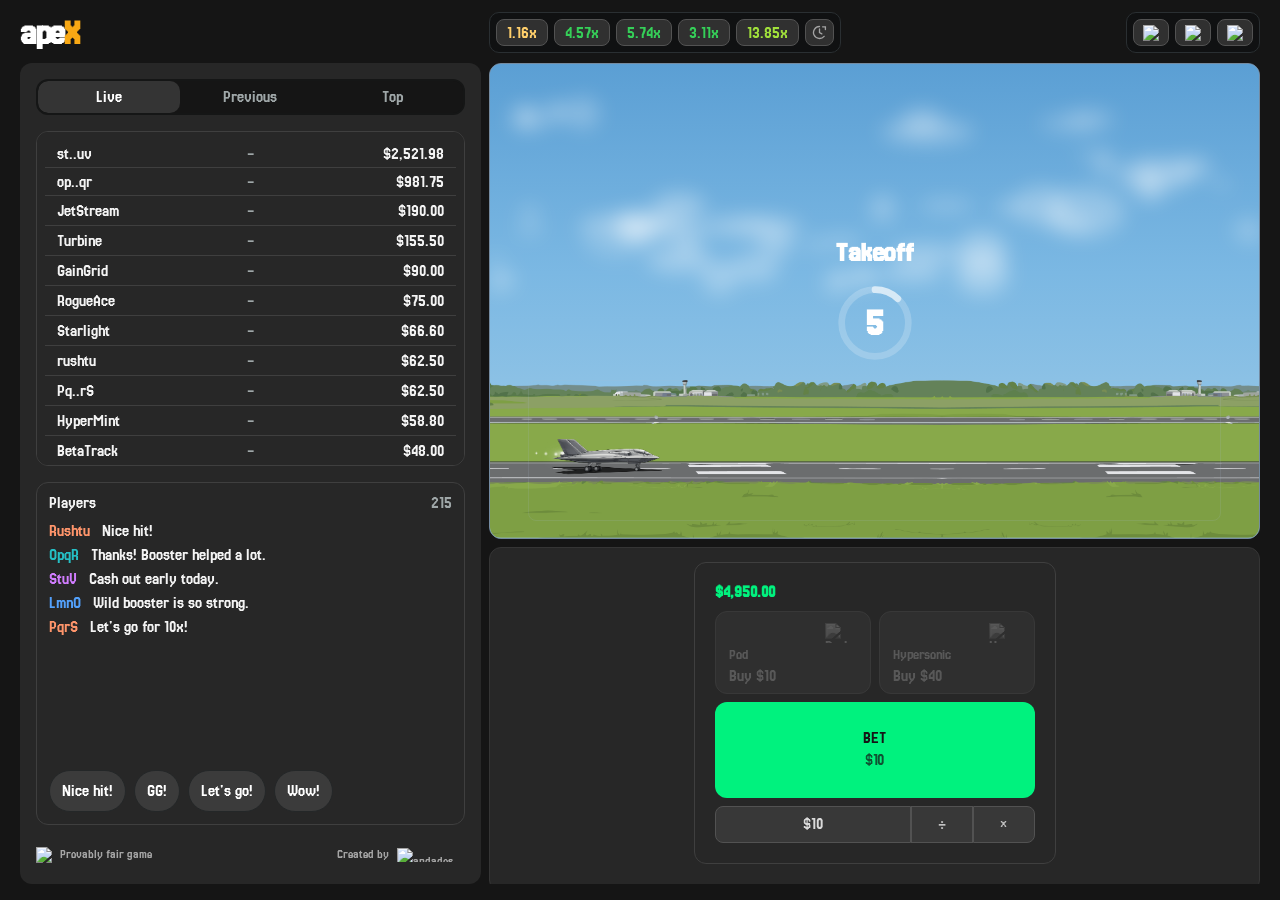
==== commit e18ef9ea: "Fix mobile layout: use existing tab design, fit bet panel in viewport - Sub-tabs use existing .tabba" ====
--- a/index.html
+++ b/index.html
@@ -99,9 +99,9 @@
             <button class="tab" data-tab="top" role="tab" aria-selected="false">Top</button>
           </div>
 
-          <div class="mobile-sub-tabs hidden" id="mobileSubTabs" role="tablist" aria-label="Bets sub-tabs">
-            <button class="mobile-sub-tab active" data-subtab="bets" role="tab" aria-selected="true">Bets</button>
-            <button class="mobile-sub-tab" data-subtab="players" role="tab" aria-selected="false">Players</button>
+          <div class="tabbar mobile-sub-tabs hidden" id="mobileSubTabs" role="tablist" aria-label="Bets sub-tabs">
+            <button class="tab active" data-subtab="bets" role="tab" aria-selected="true">Bets</button>
+            <button class="tab" data-subtab="players" role="tab" aria-selected="false">Players</button>
           </div>
 
           <section class="players card-panel" id="playersPanel" aria-live="polite">
--- a/styles.css
+++ b/styles.css
@@ -198,10 +198,6 @@
 }
 
 .mobile-left-icons {
-  display: none;
-}
-
-.mobile-sub-tabs {
   display: none;
 }
 
@@ -1731,10 +1727,16 @@
 
 @media (max-width: 1024px) {
   .scene {
-    min-height: 100vh;
-    height: auto;
+    height: 100dvh;
+    min-height: 100dvh;
     padding: 0;
     gap: 0;
+    overflow: hidden;
+  }
+
+  .scene.mobile-sidebar-open {
+    height: auto;
+    min-height: 100dvh;
     overflow-x: hidden;
     overflow-y: auto;
   }
@@ -1791,12 +1793,7 @@
     overflow: visible;
   }
 
-  .game-column {
-    order: 1;
-  }
-
   .sidebar {
-    order: 2;
     display: flex;
     width: 100%;
     margin-bottom: 10px;
@@ -1808,30 +1805,9 @@
     display: none;
   }
 
-  .mobile-sub-tabs {
-    display: flex;
-    gap: 0;
-    width: 100%;
-    border-radius: 8px;
-    overflow: hidden;
-    border: 1px solid #525252;
-  }
-
-  .mobile-sub-tab {
-    flex: 1;
-    padding: 8px 0;
-    border: none;
-    background: #303030;
-    color: #888;
-    font: inherit;
-    font-size: 14px;
-    font-weight: 600;
-    cursor: pointer;
-  }
-
-  .mobile-sub-tab.active {
-    background: #3e3e3e;
-    color: #fff;
+  .tabbar.mobile-sub-tabs {
+    display: grid;
+    grid-template-columns: repeat(2, 1fr);
   }
 
   .players {
@@ -1856,16 +1832,21 @@
 
   .game-column {
     width: 100%;
-    grid-template-rows: 380px auto;
-    gap: 16px;
+    display: flex;
+    flex-direction: column;
+    flex: 1;
+    min-height: 0;
+    gap: 8px;
     padding-bottom: 0;
   }
 
   .sky-stage {
-    min-height: 380px;
+    flex: 1;
+    min-height: 180px;
   }
 
   .ground-stage {
+    flex-shrink: 0;
     background: transparent;
     border: 0;
     border-radius: 0;
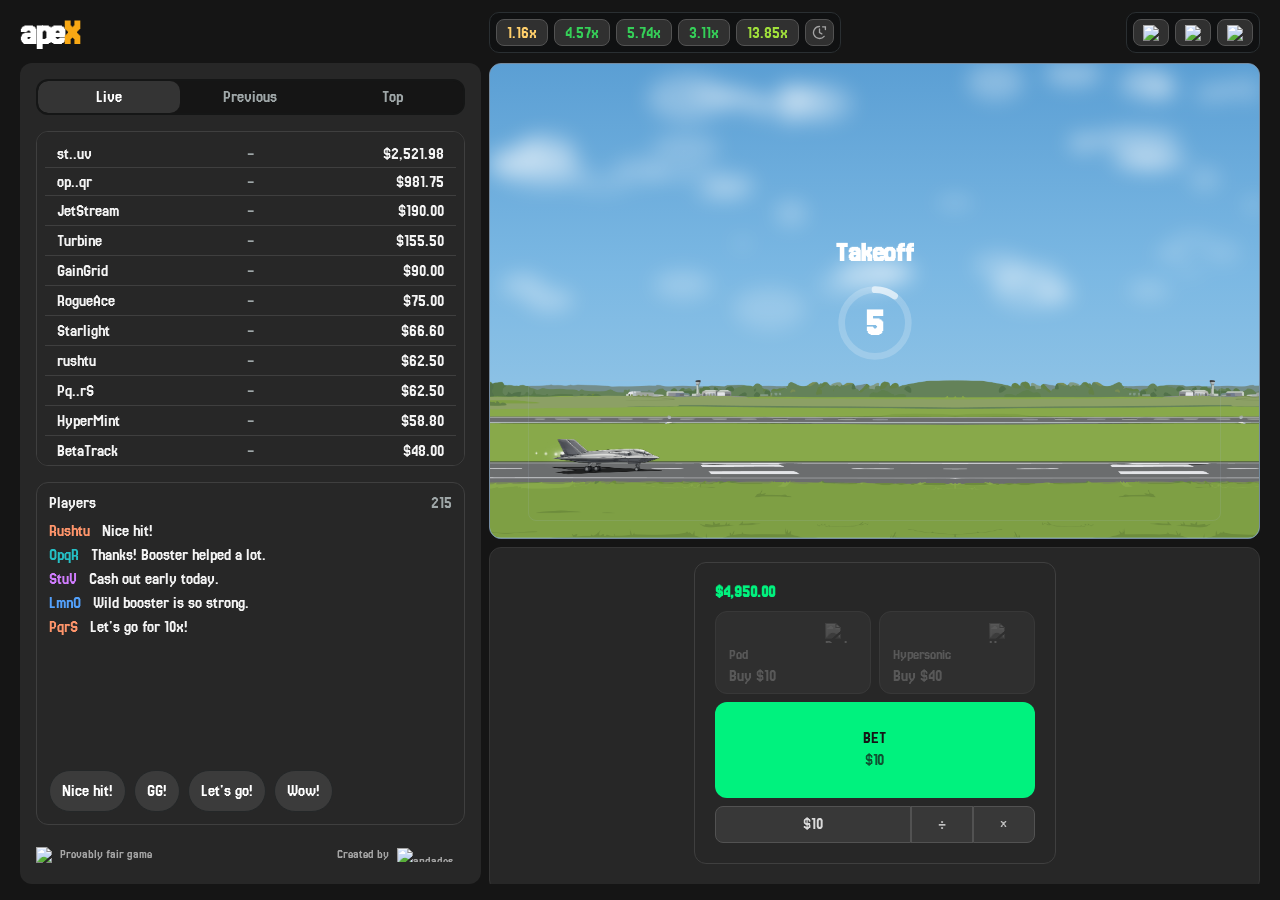
==== commit 11492523: "Hypersonic: loading ring next to text, random X slot below Wrap title + ring in .countdown-header. D" ====
--- a/index.html
+++ b/index.html
@@ -171,13 +171,15 @@
             </button>
 
             <div class="countdown-overlay" id="countdownOverlay" aria-hidden="true">
-              <p class="countdown-title" id="countdownTitle">Takeoff</p>
-              <div class="countdown-ring">
-                <svg viewBox="0 0 96 96" role="img" aria-hidden="true">
-                  <circle class="countdown-bg" cx="48" cy="48" r="40"></circle>
-                  <circle class="countdown-progress" id="countdownArc" cx="48" cy="48" r="40"></circle>
-                </svg>
-                <span id="countdownNumber">5</span>
+              <div class="countdown-header">
+                <p class="countdown-title" id="countdownTitle">Takeoff</p>
+                <div class="countdown-ring">
+                  <svg viewBox="0 0 96 96" role="img" aria-hidden="true">
+                    <circle class="countdown-bg" cx="48" cy="48" r="40"></circle>
+                    <circle class="countdown-progress" id="countdownArc" cx="48" cy="48" r="40"></circle>
+                  </svg>
+                  <span id="countdownNumber">5</span>
+                </div>
               </div>
               <div class="vegas-slot hidden" id="vegasSlot" aria-hidden="true">
                 <div class="vegas-slot-frame">
--- a/styles.css
+++ b/styles.css
@@ -736,9 +736,38 @@
   pointer-events: none;
 }
 
+.countdown-header {
+  display: flex;
+  flex-direction: column;
+  align-items: center;
+}
+
 .countdown-overlay.align-top {
   justify-content: flex-start;
   padding-top: 24px;
+}
+
+.countdown-overlay.align-top .countdown-header {
+  flex-direction: row;
+  gap: 10px;
+}
+
+.countdown-overlay.align-top .countdown-title {
+  margin: 0;
+}
+
+.countdown-overlay.align-top .countdown-ring {
+  width: 28px;
+  height: 28px;
+}
+
+.countdown-overlay.align-top .countdown-ring svg {
+  width: 28px;
+  height: 28px;
+}
+
+.countdown-overlay.align-top #countdownNumber {
+  display: none;
 }
 
 .countdown-title {
@@ -1142,6 +1171,9 @@
 
 .action-stack.pod-mode .bet-btn {
   line-height: 1.1;
+}
+
+.action-stack.pod-mode.pod-after-save .bet-btn {
   transition: height 0.35s ease;
 }
 
@@ -1819,7 +1851,8 @@
   }
 
   .sidebar.show-players .chat {
-    display: block;
+    display: flex;
+    max-height: 340px;
   }
 
   .sidebar.show-players #playersPanel {
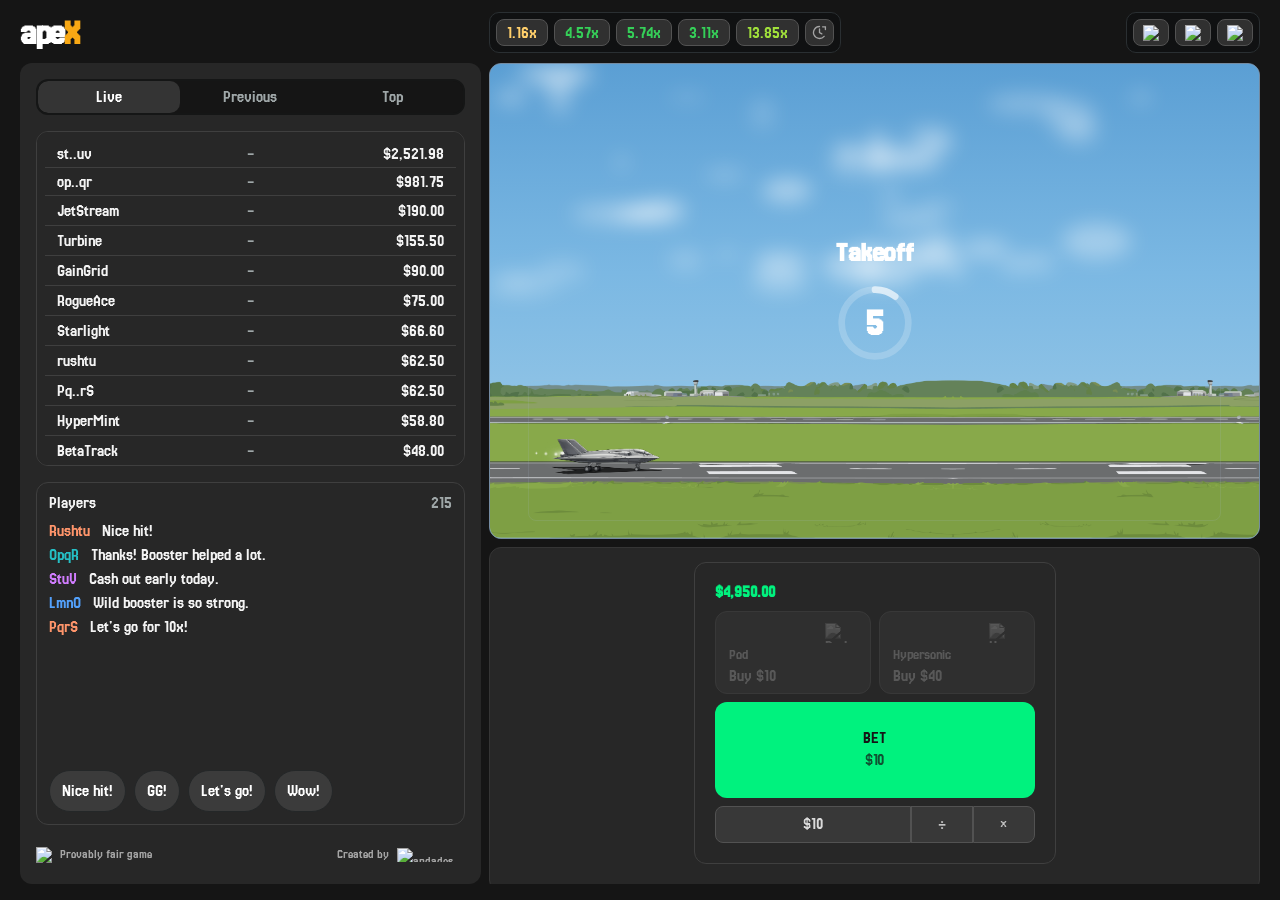
==== commit 8173199d: "Replace mobile tab icons with new Live, Previous, Top SVGs Updated all three mobile tab button icons" ====
--- a/index.html
+++ b/index.html
@@ -28,20 +28,25 @@
         <div class="history-strip glassy">
           <div class="mobile-left-icons" role="tablist" aria-label="Mobile tabs">
             <button class="mobile-tab-btn" type="button" data-mobile-tab="bets" aria-label="Live" aria-selected="false">
-              <svg viewBox="0 0 20 20" aria-hidden="true">
-                <path d="M3.5 10h5.5l3-3h4.5v6H12l-3 3H3.5z" fill="none" stroke="currentColor" stroke-width="1.5" stroke-linejoin="round"/>
+              <svg width="16" height="16" viewBox="0 0 16 16" fill="none" xmlns="http://www.w3.org/2000/svg" aria-hidden="true">
+                <path d="M7.32816 9.86957C7.99828 9.42344 8.50705 8.77349 8.77922 8.01585C9.05139 7.25821 9.07252 6.43309 8.83947 5.66251C8.60643 4.89193 8.13159 4.2168 7.48517 3.73696C6.83876 3.25712 6.05508 2.99805 5.25003 2.99805C4.44498 2.99805 3.66131 3.25712 3.01489 3.73696C2.36847 4.2168 1.89363 4.89193 1.66059 5.66251C1.42754 6.43309 1.44867 7.25821 1.72084 8.01585C1.99301 8.77349 2.50178 9.42344 3.17191 9.86957C1.95971 10.3163 0.924472 11.1431 0.220656 12.2264C0.183666 12.2814 0.157972 12.3432 0.145069 12.4082C0.132166 12.4732 0.132311 12.5401 0.145494 12.605C0.158678 12.67 0.184638 12.7316 0.221865 12.7865C0.259092 12.8413 0.306844 12.8882 0.362345 12.9244C0.417846 12.9606 0.479989 12.9854 0.545161 12.9973C0.610334 13.0093 0.677236 13.0082 0.741979 12.9941C0.806721 12.98 0.868014 12.9531 0.922292 12.9151C0.976571 12.8771 1.02275 12.8287 1.05816 12.7727C1.51215 12.0744 2.13338 11.5006 2.86543 11.1034C3.59748 10.7062 4.41716 10.4982 5.25003 10.4982C6.0829 10.4982 6.90258 10.7062 7.63463 11.1034C8.36668 11.5006 8.98791 12.0744 9.44191 12.7727C9.51524 12.8817 9.62853 12.9574 9.75727 12.9836C9.88601 13.0097 10.0199 12.9841 10.1299 12.9124C10.2399 12.8406 10.3173 12.7284 10.3453 12.6001C10.3733 12.4717 10.3496 12.3375 10.2794 12.2264C9.57559 11.1431 8.54035 10.3163 7.32816 9.86957ZM2.50003 6.74957C2.50003 6.20567 2.66132 5.67399 2.96349 5.22175C3.26566 4.76952 3.69515 4.41704 4.19765 4.2089C4.70015 4.00076 5.25308 3.9463 5.78653 4.05241C6.31998 4.15852 6.80998 4.42043 7.19457 4.80502C7.57917 5.18962 7.84108 5.67962 7.94719 6.21307C8.0533 6.74652 7.99884 7.29945 7.7907 7.80195C7.58256 8.30444 7.23008 8.73394 6.77785 9.03611C6.32561 9.33828 5.79393 9.49957 5.25003 9.49957C4.52094 9.49874 3.82195 9.20874 3.3064 8.6932C2.79085 8.17765 2.50086 7.47866 2.50003 6.74957ZM15.6338 12.9183C15.5227 12.9907 15.3874 13.0161 15.2577 12.9888C15.1279 12.9615 15.0144 12.8837 14.9419 12.7727C14.4885 12.074 13.8673 11.5 13.1351 11.1029C12.4029 10.7059 11.583 10.4985 10.75 10.4996C10.6174 10.4996 10.4902 10.4469 10.3965 10.3531C10.3027 10.2594 10.25 10.1322 10.25 9.99957C10.25 9.86696 10.3027 9.73978 10.3965 9.64601C10.4902 9.55225 10.6174 9.49957 10.75 9.49957C11.155 9.49919 11.5549 9.40936 11.9212 9.23651C12.2874 9.06367 12.6109 8.81206 12.8687 8.49968C13.1264 8.18729 13.312 7.82184 13.4121 7.42943C13.5122 7.03702 13.5244 6.62734 13.4478 6.22966C13.3713 5.83198 13.2078 5.45613 12.9692 5.12894C12.7305 4.80176 12.4225 4.53132 12.0672 4.33696C11.7119 4.1426 11.3181 4.02912 10.9139 4.00461C10.5096 3.9801 10.105 4.04518 9.72878 4.19519C9.66745 4.22171 9.60142 4.23566 9.53461 4.23622C9.46779 4.23679 9.40154 4.22395 9.33976 4.19848C9.27799 4.17301 9.22195 4.13541 9.17495 4.08791C9.12796 4.04041 9.09096 3.98398 9.06614 3.92194C9.04133 3.8599 9.0292 3.79351 9.03047 3.72671C9.03175 3.6599 9.0464 3.59402 9.07356 3.53298C9.10073 3.47193 9.13985 3.41694 9.18862 3.37127C9.2374 3.3256 9.29483 3.29017 9.35753 3.26707C10.2184 2.92373 11.176 2.91137 12.0455 3.23239C12.915 3.5534 13.6348 4.18504 14.066 5.00545C14.4973 5.82587 14.6094 6.77692 14.3808 7.67514C14.1523 8.57336 13.5991 9.35511 12.8282 9.86957C14.0403 10.3163 15.0756 11.1431 15.7794 12.2264C15.8518 12.3375 15.8772 12.4728 15.8499 12.6025C15.8226 12.7323 15.7448 12.8459 15.6338 12.9183Z" fill="currentColor"/>
               </svg>
             </button>
             <button class="mobile-tab-btn" type="button" data-mobile-tab="previous" aria-label="Previous" aria-selected="false">
-              <svg viewBox="0 0 20 20" aria-hidden="true">
-                <circle cx="10" cy="10" r="6.2" fill="none" stroke="currentColor" stroke-width="1.5"/>
-                <path d="M10 6.6v3.7l2.7 1.6" fill="none" stroke="currentColor" stroke-width="1.5" stroke-linecap="round"/>
+              <svg width="16" height="16" viewBox="0 0 16 16" fill="none" xmlns="http://www.w3.org/2000/svg" aria-hidden="true">
+                <g clip-path="url(#clip0_718_201)">
+                  <path d="M0.803086 7.26816L7.26809 0.803164C7.36419 0.70705 7.47829 0.630807 7.60387 0.57879C7.72945 0.526773 7.86404 0.5 7.99996 0.5C8.13588 0.5 8.27048 0.526773 8.39605 0.57879C8.52163 0.630807 8.63573 0.70705 8.73184 0.803164L15.1968 7.26816C15.293 7.36427 15.3692 7.47837 15.4212 7.60395C15.4732 7.72952 15.5 7.86412 15.5 8.00004C15.5 8.13596 15.4732 8.27055 15.4212 8.39613C15.3692 8.52171 15.293 8.63581 15.1968 8.73191L8.73184 15.1969C8.63573 15.293 8.52163 15.3693 8.39605 15.4213C8.27048 15.4733 8.13588 15.5001 7.99996 15.5001C7.86404 15.5001 7.72945 15.4733 7.60387 15.4213C7.47829 15.3693 7.36419 15.293 7.26809 15.1969L0.803086 8.73191C0.706972 8.63581 0.630729 8.52171 0.578712 8.39613C0.526694 8.27055 0.499922 8.13596 0.499922 8.00004C0.499922 7.86412 0.526694 7.72952 0.578712 7.60395C0.630729 7.47837 0.706972 7.36427 0.803086 7.26816ZM1.50996 8.02441L7.97496 14.49C7.9817 14.4965 7.99065 14.5 7.99996 14.5C8.00927 14.5 8.01822 14.4965 8.02496 14.49L14.49 8.02441C14.4963 8.01788 14.4998 8.00914 14.4998 8.00004C14.4998 7.99094 14.4963 7.9822 14.49 7.97566L8.02496 1.51004C8.01822 1.50362 8.00927 1.50004 7.99996 1.50004C7.99065 1.50004 7.9817 1.50362 7.97496 1.51004L1.50996 7.97566C1.50362 7.9822 1.50008 7.99094 1.50008 8.00004C1.50008 8.00914 1.50362 8.01788 1.50996 8.02441ZM5.14621 7.14941C5.09972 7.19585 5.06284 7.251 5.03768 7.31169C5.01252 7.37239 4.99957 7.43746 4.99957 7.50316C4.99957 7.56887 5.01252 7.63394 5.03768 7.69463C5.06284 7.75533 5.09972 7.81048 5.14621 7.85691L6.64621 9.35691C6.74003 9.45073 6.86728 9.50344 6.99996 9.50344C7.13264 9.50344 7.25989 9.45073 7.35371 9.35691C7.44753 9.26309 7.50024 9.13585 7.50024 9.00316C7.50024 8.87048 7.44753 8.74323 7.35371 8.64941L6.70684 8.00004H8.99996C9.26518 8.00004 9.51953 8.1054 9.70707 8.29293C9.8946 8.48047 9.99996 8.73482 9.99996 9.00004V9.50004C9.99996 9.63265 10.0526 9.75982 10.1464 9.85359C10.2402 9.94736 10.3674 10 10.5 10C10.6326 10 10.7597 9.94736 10.8535 9.85359C10.9473 9.75982 11 9.63265 11 9.50004V9.00004C11 8.46961 10.7892 7.9609 10.4142 7.58583C10.0391 7.21075 9.53039 7.00004 8.99996 7.00004H6.70684L7.35371 6.35379C7.44753 6.25997 7.50024 6.13272 7.50024 6.00004C7.50024 5.86736 7.44753 5.74011 7.35371 5.64629C7.25989 5.55247 7.13264 5.49976 6.99996 5.49976C6.86728 5.49976 6.74003 5.55247 6.64621 5.64629L5.14621 7.14941Z" fill="currentColor"/>
+                </g>
+                <defs>
+                  <clipPath id="clip0_718_201">
+                    <rect width="16" height="16" fill="white" transform="matrix(-1 0 0 1 16 0)"/>
+                  </clipPath>
+                </defs>
               </svg>
             </button>
             <button class="mobile-tab-btn" type="button" data-mobile-tab="top" aria-label="Top" aria-selected="false">
-              <svg viewBox="0 0 20 20" aria-hidden="true">
-                <path d="M5 15.3h10M6.3 7.2l3.7 3.2 3.7-3.2" fill="none" stroke="currentColor" stroke-width="1.5" stroke-linecap="round" stroke-linejoin="round"/>
-                <path d="M5.4 7.1h9.2l-1 7.1H6.4z" fill="none" stroke="currentColor" stroke-width="1.5" stroke-linejoin="round"/>
+              <svg width="16" height="16" viewBox="0 0 16 16" fill="none" xmlns="http://www.w3.org/2000/svg" aria-hidden="true">
+                <path d="M15.5 13C15.5 13.1326 15.4473 13.2598 15.3536 13.3536C15.2598 13.4473 15.1326 13.5 15 13.5H1C0.867392 13.5 0.740215 13.4473 0.646447 13.3536C0.552678 13.2598 0.5 13.1326 0.5 13C0.5 12.8674 0.552678 12.7402 0.646447 12.6464C0.740215 12.5527 0.867392 12.5 1 12.5H1.5V6.5C1.5 6.23478 1.60536 5.98043 1.79289 5.79289C1.98043 5.60536 2.23478 5.5 2.5 5.5H5V3.5C5 3.23478 5.10536 2.98043 5.29289 2.79289C5.48043 2.60536 5.73478 2.5 6 2.5H10C10.2652 2.5 10.5196 2.60536 10.7071 2.79289C10.8946 2.98043 11 3.23478 11 3.5V8H13.5C13.7652 8 14.0196 8.10536 14.2071 8.29289C14.3946 8.48043 14.5 8.73478 14.5 9V12.5H15C15.1326 12.5 15.2598 12.5527 15.3536 12.6464C15.4473 12.7402 15.5 12.8674 15.5 13ZM11 9V12.5H13.5V9H11ZM6 12.5H10V3.5H6V12.5ZM2.5 12.5H5V6.5H2.5V12.5Z" fill="currentColor"/>
               </svg>
             </button>
           </div>
--- a/styles.css
+++ b/styles.css
@@ -1171,6 +1171,7 @@
 
 .action-stack.pod-mode .bet-btn {
   line-height: 1.1;
+  transition: none;
 }
 
 .action-stack.pod-mode.pod-after-save .bet-btn {
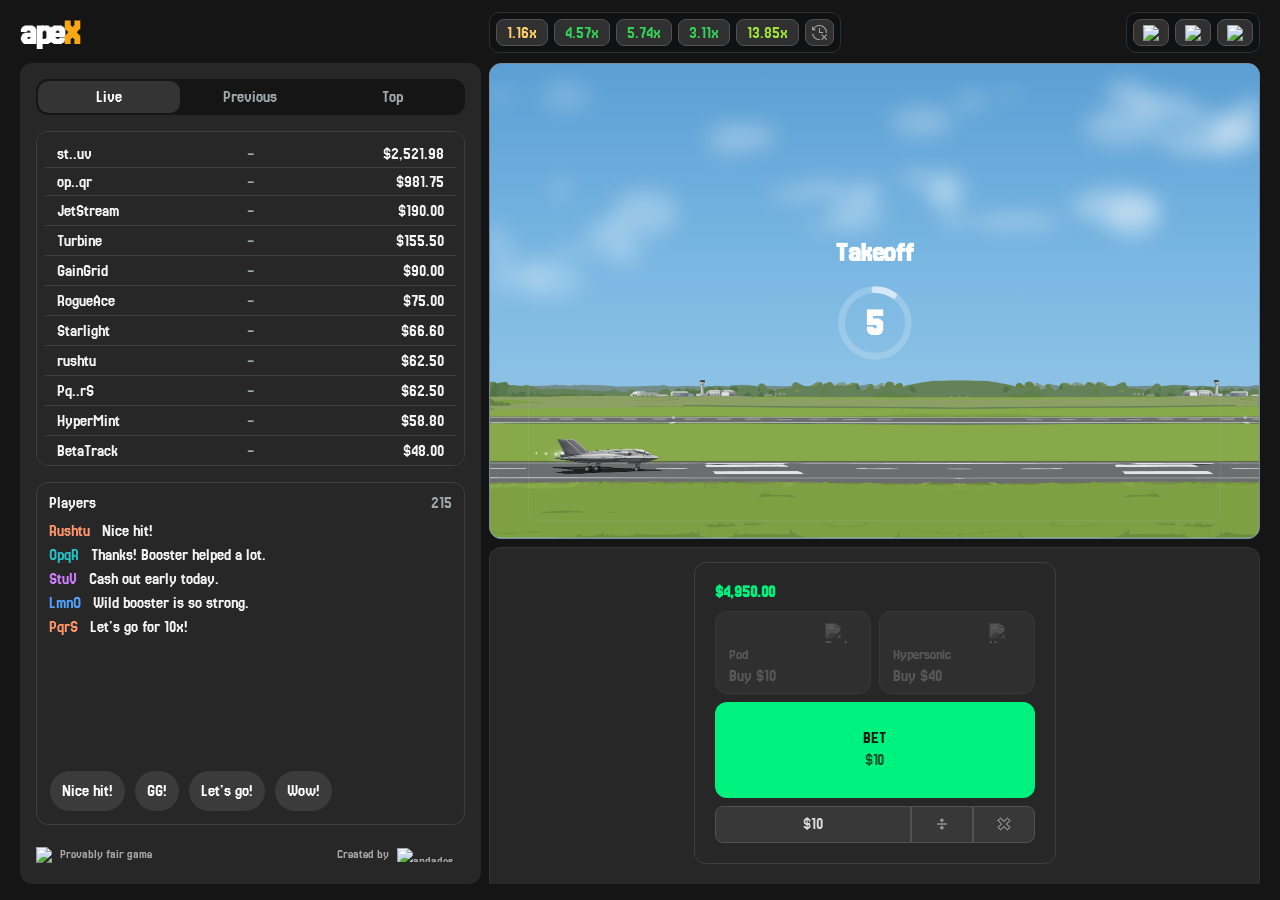
==== commit 8d7b96bb: "Replace icons, center hypersonic slot, fix contrail, editable amount 1. Replace history icon with ne" ====
--- a/index.html
+++ b/index.html
@@ -57,10 +57,15 @@
             <button class="history-chip green" data-history-point="3.11x">3.11x</button>
             <button class="history-chip lime" data-history-point="13.85x">13.85x</button>
             <button class="history-chip icon-chip" id="historyXBtn" aria-label="History">
-              <svg viewBox="0 0 16 16" role="img" aria-hidden="true">
-                <path d="M8 1.6a6.4 6.4 0 1 0 4.92 10.5" fill="none" stroke="currentColor" stroke-width="1.4" stroke-linecap="round" />
-                <path d="M8 4.2v3.9l2.5 1.4" fill="none" stroke="currentColor" stroke-width="1.4" stroke-linecap="round" />
-                <path d="M11.3 1.9h3v3" fill="none" stroke="currentColor" stroke-width="1.4" stroke-linecap="round" />
+              <svg width="14" height="14" viewBox="0 0 14 14" fill="none" xmlns="http://www.w3.org/2000/svg" role="img" aria-hidden="true">
+                <g clip-path="url(#hClip)">
+                  <path d="M7.00002 13.5C3.92644 13.5 1.35111 11.3667 0.67395 8.5M13.5 7C13.5 3.41015 10.5899 0.500001 7.00002 0.5C4.29607 0.5 1.97774 2.15105 0.998182 4.5" stroke="currentColor" stroke-linecap="round" stroke-linejoin="round"/>
+                  <path d="M0.5 2V4.5H3" stroke="currentColor" stroke-linecap="round" stroke-linejoin="round"/>
+                  <path d="M7 3V7H10" stroke="currentColor" stroke-linecap="round" stroke-linejoin="round"/>
+                  <path d="M13.5 9.25L9.25 13.5" stroke="currentColor" stroke-linecap="round" stroke-linejoin="round"/>
+                  <path d="M9.25 9.25391L13.5 13.4939" stroke="currentColor" stroke-linecap="round" stroke-linejoin="round"/>
+                </g>
+                <defs><clipPath id="hClip"><rect width="14" height="14" fill="white"/></clipPath></defs>
               </svg>
             </button>
           </div>
@@ -283,9 +288,14 @@
               </div>
 
               <div class="adjustment" id="adjustmentRow">
-                <div class="amount-box" id="amountBox">$10.00</div>
-                <button class="adjust-btn" id="decreaseBtn" aria-label="Half">÷</button>
-                <button class="adjust-btn" id="increaseBtn" aria-label="Double">×</button>
+                <div class="amount-box" id="amountBox" role="button" tabindex="0">$10.00</div>
+                <input class="amount-input hidden" id="amountInput" type="number" min="1" max="500" step="0.01" inputmode="decimal" />
+                <button class="adjust-btn" id="decreaseBtn" aria-label="Half">
+                  <svg width="16" height="16" viewBox="0 0 16 16" fill="none" xmlns="http://www.w3.org/2000/svg"><path d="M3.625 8H12.375" stroke="currentColor" stroke-linecap="round" stroke-linejoin="round"/><path d="M6.75 4.25C6.75 4.58152 6.8817 4.89946 7.11612 5.13388C7.35054 5.3683 7.66848 5.5 8 5.5C8.33152 5.5 8.64946 5.3683 8.88388 5.13388C9.1183 4.89946 9.25 4.58152 9.25 4.25C9.25 3.91848 9.1183 3.60054 8.88388 3.36612C8.64946 3.1317 8.33152 3 8 3C7.66848 3 7.35054 3.1317 7.11612 3.36612C6.8817 3.60054 6.75 3.91848 6.75 4.25Z" stroke="currentColor" stroke-linecap="round" stroke-linejoin="round"/><path d="M6.75 11.75C6.75 12.0815 6.8817 12.3995 7.11612 12.6339C7.35054 12.8683 7.66848 13 8 13C8.33152 13 8.64946 12.8683 8.88388 12.6339C9.1183 12.3995 9.25 12.0815 9.25 11.75C9.25 11.4185 9.1183 11.1005 8.88388 10.8661C8.64946 10.6317 8.33152 10.5 8 10.5C7.66848 10.5 7.35054 10.6317 7.11612 10.8661C6.8817 11.1005 6.75 11.4185 6.75 11.75Z" stroke="currentColor" stroke-linecap="round" stroke-linejoin="round"/></svg>
+                </button>
+                <button class="adjust-btn" id="increaseBtn" aria-label="Double">
+                  <svg width="14" height="14" viewBox="0 0 14 14" fill="none" xmlns="http://www.w3.org/2000/svg"><g clip-path="url(#mClip)"><path d="M1.3536 3.14638L3.1465 1.35348C3.34176 1.15822 3.65834 1.15822 3.8536 1.35348L7.00005 4.49993L10.1464 1.35348C10.3417 1.15822 10.6583 1.15822 10.8536 1.35348L12.6464 3.14638C12.8417 3.34164 12.8417 3.65822 12.6464 3.85348L9.50005 6.99993L12.6464 10.1463C12.8417 10.3416 12.8417 10.6582 12.6464 10.8535L10.8536 12.6463C10.6583 12.8416 10.3417 12.8416 10.1464 12.6463L7.00005 9.49993L3.8536 12.6463C3.65834 12.8416 3.34176 12.8416 3.1465 12.6463L1.3536 10.8535C1.15834 10.6582 1.15834 10.3416 1.3536 10.1463L4.50005 6.99993L1.3536 3.85348C1.15834 3.65822 1.15834 3.34164 1.3536 3.14638Z" stroke="currentColor" stroke-linecap="round" stroke-linejoin="round"/></g><defs><clipPath id="mClip"><rect width="14" height="14" fill="white"/></clipPath></defs></svg>
+                </button>
               </div>
               <button class="cancel-bet-btn hidden" id="cancelBetBtn">Cancel Bet</button>
             </div>
--- a/styles.css
+++ b/styles.css
@@ -743,8 +743,8 @@
 }
 
 .countdown-overlay.align-top {
-  justify-content: flex-start;
-  padding-top: 24px;
+  justify-content: center;
+  padding-top: 0;
 }
 
 .countdown-overlay.align-top .countdown-header {
@@ -1476,6 +1476,25 @@
 
 .amount-box {
   border-radius: 8px 0 0 8px;
+  cursor: pointer;
+}
+
+.amount-input {
+  border: 1px solid #6a6a6a;
+  background: #2a2a2a;
+  color: #ffffff;
+  font: inherit;
+  font-size: 16px;
+  text-align: center;
+  border-radius: 8px 0 0 8px;
+  outline: none;
+  -moz-appearance: textfield;
+}
+
+.amount-input::-webkit-outer-spin-button,
+.amount-input::-webkit-inner-spin-button {
+  -webkit-appearance: none;
+  margin: 0;
 }
 
 .adjust-btn:last-child {
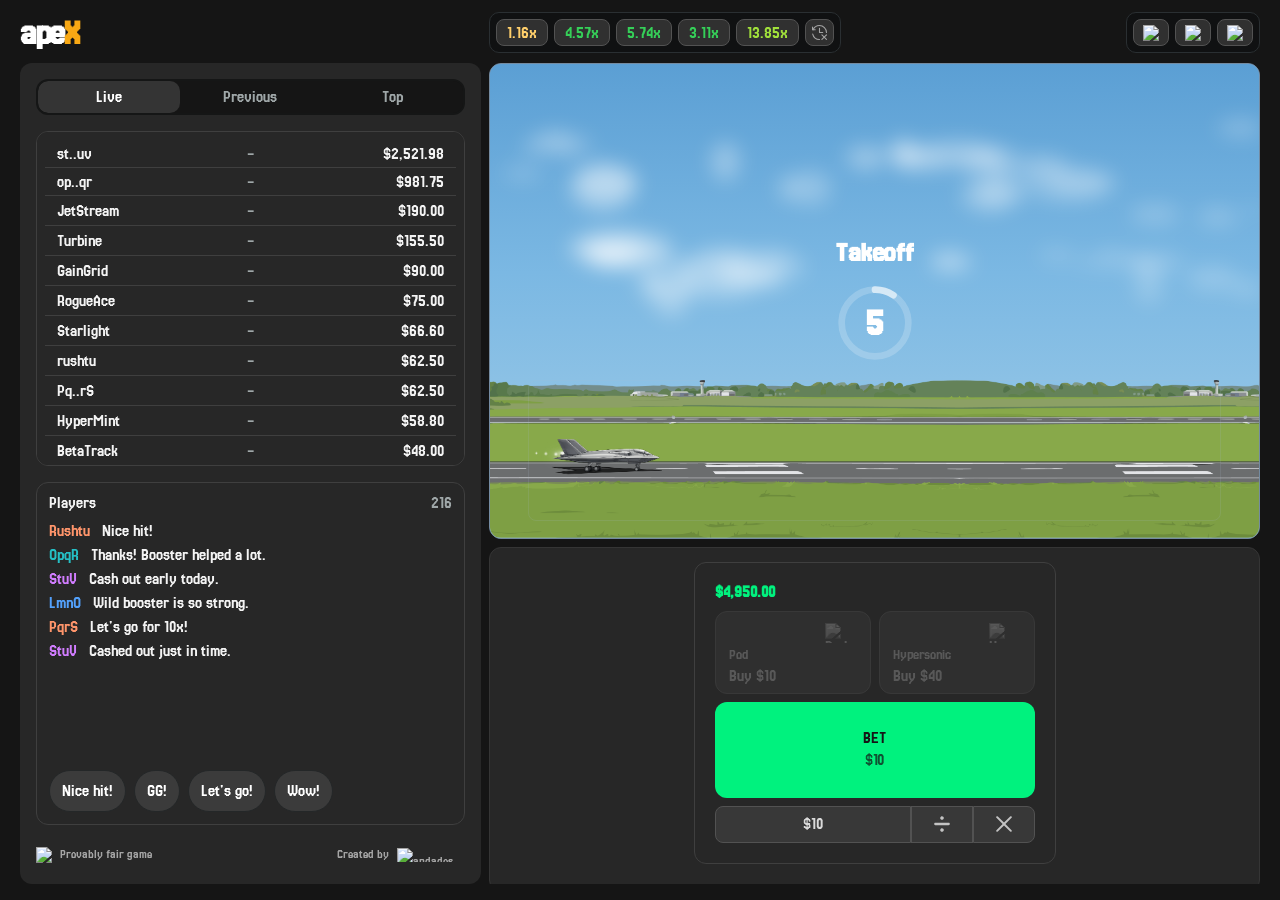
==== commit 35705f23: "Update divide/multiply icons to filled style, contrail down 6px more - Replaced divide/multiply SVGs" ====
--- a/index.html
+++ b/index.html
@@ -291,10 +291,10 @@
                 <div class="amount-box" id="amountBox" role="button" tabindex="0">$10.00</div>
                 <input class="amount-input hidden" id="amountInput" type="number" min="1" max="500" step="0.01" inputmode="decimal" />
                 <button class="adjust-btn" id="decreaseBtn" aria-label="Half">
-                  <svg width="16" height="16" viewBox="0 0 16 16" fill="none" xmlns="http://www.w3.org/2000/svg"><path d="M3.625 8H12.375" stroke="currentColor" stroke-linecap="round" stroke-linejoin="round"/><path d="M6.75 4.25C6.75 4.58152 6.8817 4.89946 7.11612 5.13388C7.35054 5.3683 7.66848 5.5 8 5.5C8.33152 5.5 8.64946 5.3683 8.88388 5.13388C9.1183 4.89946 9.25 4.58152 9.25 4.25C9.25 3.91848 9.1183 3.60054 8.88388 3.36612C8.64946 3.1317 8.33152 3 8 3C7.66848 3 7.35054 3.1317 7.11612 3.36612C6.8817 3.60054 6.75 3.91848 6.75 4.25Z" stroke="currentColor" stroke-linecap="round" stroke-linejoin="round"/><path d="M6.75 11.75C6.75 12.0815 6.8817 12.3995 7.11612 12.6339C7.35054 12.8683 7.66848 13 8 13C8.33152 13 8.64946 12.8683 8.88388 12.6339C9.1183 12.3995 9.25 12.0815 9.25 11.75C9.25 11.4185 9.1183 11.1005 8.88388 10.8661C8.64946 10.6317 8.33152 10.5 8 10.5C7.66848 10.5 7.35054 10.6317 7.11612 10.8661C6.8817 11.1005 6.75 11.4185 6.75 11.75Z" stroke="currentColor" stroke-linecap="round" stroke-linejoin="round"/></svg>
+                  <svg width="16" height="16" viewBox="0 0 16 16" fill="none" xmlns="http://www.w3.org/2000/svg"><g clip-path="url(#dClip)"><path d="M9.80927 1.97013C9.80927 0.577389 8.30157 -0.293079 7.09542 0.403292C6.53564 0.726481 6.1908 1.32376 6.1908 1.97013C6.1908 3.36288 7.6985 4.23335 8.90465 3.53697C9.46443 3.21378 9.80927 2.61651 9.80927 1.97013ZM9.80927 14.0317C9.80927 12.6389 8.30157 11.7685 7.09542 12.4648C6.53564 12.788 6.1908 13.3853 6.1908 14.0317C6.1908 15.4244 7.6985 16.2949 8.90465 15.5985C9.46443 15.2753 9.80927 14.678 9.80927 14.0317ZM14.6339 9.20706C15.301 9.20706 15.84 8.66806 15.84 8.0009C15.84 7.33375 15.301 6.79475 14.6339 6.79475H1.36619C0.699034 6.79475 0.160034 7.33375 0.160034 8.0009C0.160034 8.66806 0.699034 9.20706 1.36619 9.20706H14.6339Z" fill="currentColor"/></g><defs><clipPath id="dClip"><rect width="16" height="16" fill="white"/></clipPath></defs></svg>
                 </button>
                 <button class="adjust-btn" id="increaseBtn" aria-label="Double">
-                  <svg width="14" height="14" viewBox="0 0 14 14" fill="none" xmlns="http://www.w3.org/2000/svg"><g clip-path="url(#mClip)"><path d="M1.3536 3.14638L3.1465 1.35348C3.34176 1.15822 3.65834 1.15822 3.8536 1.35348L7.00005 4.49993L10.1464 1.35348C10.3417 1.15822 10.6583 1.15822 10.8536 1.35348L12.6464 3.14638C12.8417 3.34164 12.8417 3.65822 12.6464 3.85348L9.50005 6.99993L12.6464 10.1463C12.8417 10.3416 12.8417 10.6582 12.6464 10.8535L10.8536 12.6463C10.6583 12.8416 10.3417 12.8416 10.1464 12.6463L7.00005 9.49993L3.8536 12.6463C3.65834 12.8416 3.34176 12.8416 3.1465 12.6463L1.3536 10.8535C1.15834 10.6582 1.15834 10.3416 1.3536 10.1463L4.50005 6.99993L1.3536 3.85348C1.15834 3.65822 1.15834 3.34164 1.3536 3.14638Z" stroke="currentColor" stroke-linecap="round" stroke-linejoin="round"/></g><defs><clipPath id="mClip"><rect width="14" height="14" fill="white"/></clipPath></defs></svg>
+                  <svg width="16" height="16" viewBox="0 0 16 16" fill="none" xmlns="http://www.w3.org/2000/svg"><g clip-path="url(#mClip)"><path d="M9.38083 7.99842L15.5504 1.83876C15.7348 1.65436 15.8384 1.40422 15.8384 1.14342C15.8384 0.882623 15.7348 0.632556 15.5504 0.448156C15.366 0.263756 15.1158 0.160156 14.855 0.160156C14.5942 0.160156 14.3442 0.263756 14.1598 0.448156L8.00003 6.61762L1.8403 0.448156C1.6559 0.263756 1.40577 0.160156 1.14503 0.160156C0.884301 0.160156 0.634101 0.263756 0.449701 0.448156C0.265301 0.632556 0.161701 0.88269 0.161701 1.14342C0.161701 1.40416 0.265301 1.65436 0.449701 1.83876L6.61923 7.99842L0.449701 14.1582C0.357901 14.2492 0.285101 14.3576 0.235368 14.4769C0.185634 14.5962 0.160034 14.7242 0.160034 14.8535C0.160034 14.9828 0.185634 15.1108 0.235368 15.2301C0.285101 15.3495 0.357901 15.4578 0.449701 15.5488C0.540768 15.6406 0.649034 15.7135 0.768368 15.7631C0.887701 15.8129 1.0157 15.8384 1.14503 15.8384C1.2743 15.8384 1.4023 15.8129 1.52163 15.7631C1.64097 15.7135 1.74923 15.6406 1.8403 15.5488L8.00003 9.37922L14.1598 15.5488C14.2508 15.6406 14.3592 15.7135 14.4784 15.7631C14.5978 15.8129 14.7258 15.8384 14.855 15.8384C14.9843 15.8384 15.1123 15.8129 15.2317 15.7631C15.351 15.7135 15.4593 15.6406 15.5504 15.5488C15.6421 15.4578 15.715 15.3495 15.7647 15.2301C15.8144 15.1108 15.84 14.9828 15.84 14.8535C15.84 14.7242 15.8144 14.5962 15.7647 14.4769C15.715 14.3576 15.6421 14.2492 15.5504 14.1582L9.38083 7.99842Z" fill="currentColor"/></g><defs><clipPath id="mClip"><rect width="16" height="16" fill="white"/></clipPath></defs></svg>
                 </button>
               </div>
               <button class="cancel-bet-btn hidden" id="cancelBetBtn">Cancel Bet</button>
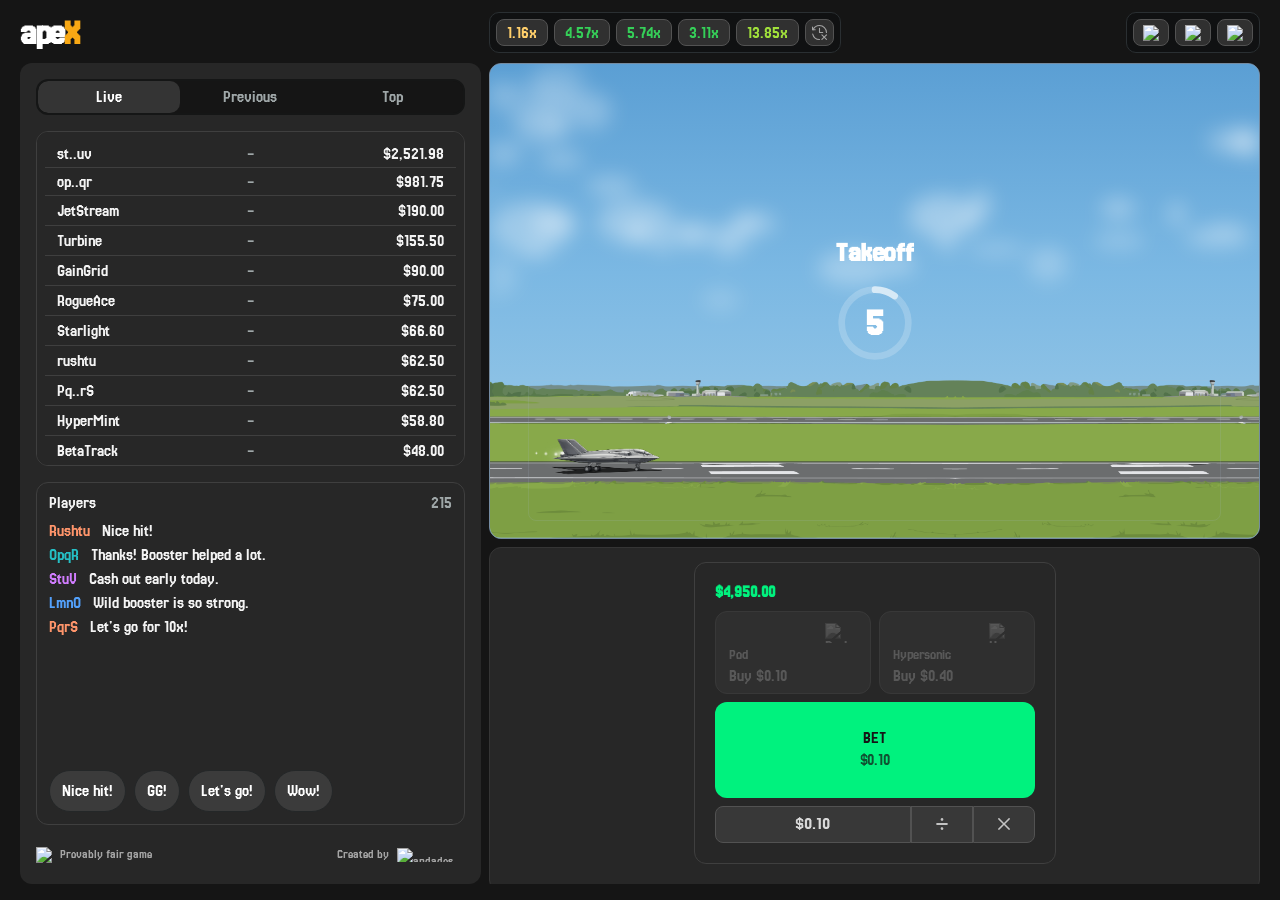
==== commit cda8d426: "Fix multiply/divide on small amounts by lowering min bet to $0.01 Co-Authored-By: Claude Opus 4.6 <n" ====
--- a/index.html
+++ b/index.html
@@ -289,7 +289,7 @@
 
               <div class="adjustment" id="adjustmentRow">
                 <div class="amount-box" id="amountBox" role="button" tabindex="0">$10.00</div>
-                <input class="amount-input hidden" id="amountInput" type="number" min="1" max="500" step="0.01" inputmode="decimal" />
+                <input class="amount-input hidden" id="amountInput" type="number" min="0.01" max="500" step="0.01" inputmode="decimal" />
                 <button class="adjust-btn" id="decreaseBtn" aria-label="Half">
                   <svg width="16" height="16" viewBox="0 0 16 16" fill="none" xmlns="http://www.w3.org/2000/svg"><g clip-path="url(#dClip)"><path d="M9.80927 1.97013C9.80927 0.577389 8.30157 -0.293079 7.09542 0.403292C6.53564 0.726481 6.1908 1.32376 6.1908 1.97013C6.1908 3.36288 7.6985 4.23335 8.90465 3.53697C9.46443 3.21378 9.80927 2.61651 9.80927 1.97013ZM9.80927 14.0317C9.80927 12.6389 8.30157 11.7685 7.09542 12.4648C6.53564 12.788 6.1908 13.3853 6.1908 14.0317C6.1908 15.4244 7.6985 16.2949 8.90465 15.5985C9.46443 15.2753 9.80927 14.678 9.80927 14.0317ZM14.6339 9.20706C15.301 9.20706 15.84 8.66806 15.84 8.0009C15.84 7.33375 15.301 6.79475 14.6339 6.79475H1.36619C0.699034 6.79475 0.160034 7.33375 0.160034 8.0009C0.160034 8.66806 0.699034 9.20706 1.36619 9.20706H14.6339Z" fill="currentColor"/></g><defs><clipPath id="dClip"><rect width="16" height="16" fill="white"/></clipPath></defs></svg>
                 </button>
--- a/styles.css
+++ b/styles.css
@@ -461,6 +461,16 @@
   height: 11px;
   display: block;
   object-fit: contain;
+  filter: brightness(0) saturate(100%) invert(56%) sepia(87%) saturate(2348%) hue-rotate(353deg) brightness(95%) contrast(94%);
+}
+
+.multi-addon-icon.pod-icon {
+  margin-left: 3px;
+}
+
+.multi-addon-icon.pod-icon img {
+  width: 16px;
+  height: 16px;
 }
 
 .multi.hot {
@@ -886,13 +896,13 @@
 
 .hypersonic-mult {
   position: absolute;
-  inset: 0;
+  left: 0;
+  right: 0;
+  bottom: 64px;
   z-index: 30;
   display: flex;
   flex-direction: column;
   align-items: center;
-  justify-content: center;
-  padding-top: 18%;
   pointer-events: none;
 }
 
@@ -907,7 +917,7 @@
 
 .hypersonic-boost-mult {
   margin-top: -8px;
-  font-size: clamp(64px, 12vw, 140px);
+  font-size: 140px;
   font-weight: 800;
   letter-spacing: -0.03em;
   color: #ffcc00;
@@ -966,28 +976,27 @@
   font-weight: 800;
   color: #ffffff;
   opacity: 0;
+  text-shadow: 0 1px 3px rgba(0, 0, 0, 0.45);
 }
 
 .jet-amount {
   top: calc(-28px * var(--jet-scale));
-  font-size: calc(22px * var(--jet-scale));
+  font-size: calc(24px * var(--jet-scale));
   z-index: 15;
 }
 
 .pod-amount {
   bottom: calc(-28px * var(--jet-scale));
-  font-size: calc(22px * var(--jet-scale));
+  font-size: calc(24px * var(--jet-scale));
   z-index: 25;
 }
 
 .flight-amount.live {
   color: #ffffff;
-  text-shadow: 0 0 12px rgba(255, 255, 255, 0.5), 0 0 24px rgba(255, 255, 255, 0.25), 0 2px 6px rgba(0, 0, 0, 0.8);
 }
 
 .flight-amount.cashed {
   color: #00e676;
-  text-shadow: 0 0 12px rgba(0, 230, 118, 0.6), 0 0 24px rgba(0, 230, 118, 0.3), 0 2px 6px rgba(0, 0, 0, 0.8);
 }
 
 
@@ -1477,6 +1486,7 @@
 .amount-box {
   border-radius: 8px 0 0 8px;
   cursor: pointer;
+  font-size: 18px;
 }
 
 .amount-input {
@@ -1503,6 +1513,11 @@
 
 .adjust-btn {
   color: #c3c3c3;
+}
+
+.adjust-btn svg {
+  width: 12px;
+  height: 12px;
 }
 
 
@@ -1598,6 +1613,10 @@
 
   .multiplier {
     font-size: clamp(96px, 14vh, 150px);
+    bottom: 32px;
+  }
+
+  .hypersonic-mult {
     bottom: 32px;
   }
 
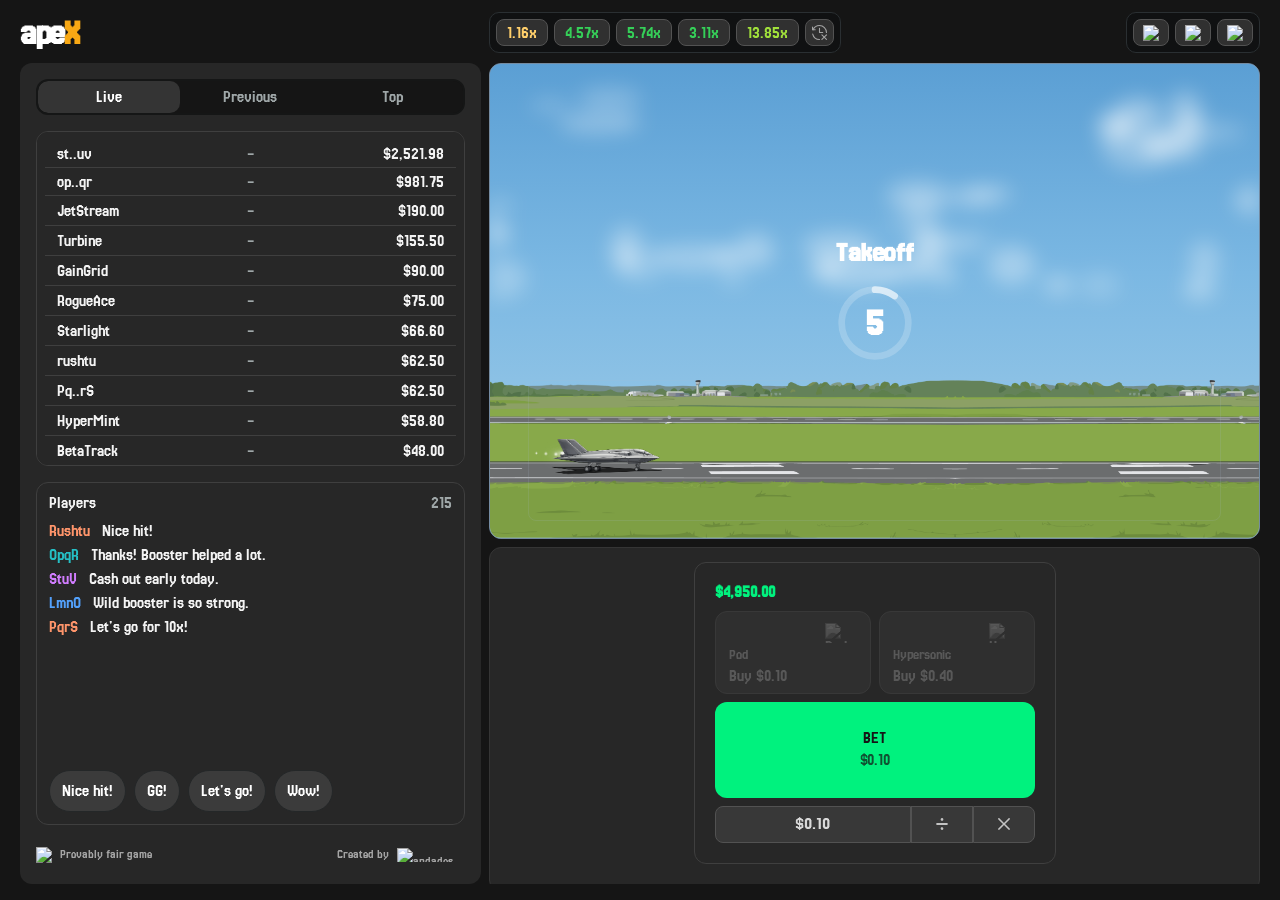
==== commit 28746bee: "Add Chips/List view tabs to History X modal Chips view shows last 50 rounds as clickable chip button" ====
--- a/index.html
+++ b/index.html
@@ -420,9 +420,22 @@
           <h2 id="historyListModalTitle">History X</h2>
           <button class="modal-close" data-close-target="historyListModalBackdrop" aria-label="Close">x</button>
         </header>
+        <div class="history-view-tabs">
+          <button class="history-view-tab active" data-history-view="chips" type="button">
+            <svg width="16" height="16" viewBox="0 0 16 16" fill="none" xmlns="http://www.w3.org/2000/svg"><path d="M5.16667 10.8333V14H2V10.8333H5.16667ZM9.5 10.8333V14H6.5V10.8333H9.5ZM14 14H10.8333V10.8333H14V14ZM14 9.5H10.8333V6.5H14V9.5ZM5.16667 6.5V9.5H2V6.5H5.16667ZM9.5 6.5V9.5H6.5V6.5H9.5ZM14 5.16667H10.8333V2H14V5.16667ZM5.16667 5.16667H2V2H5.16667V5.16667ZM9.5 5.16667H6.5V2H9.5V5.16667Z" fill="currentColor"/></svg>
+            Chips
+          </button>
+          <button class="history-view-tab" data-history-view="list" type="button">
+            <svg width="16" height="16" viewBox="0 0 16 16" fill="none" xmlns="http://www.w3.org/2000/svg"><rect x="1" y="2" width="13" height="2" fill="currentColor"/><rect x="1" y="5.33398" width="13" height="2" fill="currentColor"/><rect x="1" y="8.66797" width="13" height="2" fill="currentColor"/><rect x="1" y="12.002" width="13" height="2" fill="currentColor"/></svg>
+            List
+          </button>
+        </div>
         <div class="modal-body history-icon-body">
-          <div class="history-icon-table-head"><span>Time</span><span>Round</span><span>X</span></div>
-          <div class="history-icon-list" id="historyIconList"></div>
+          <div class="history-chips-grid" id="historyChipsGrid"></div>
+          <div class="history-list-view hidden">
+            <div class="history-icon-table-head"><span>Time</span><span>Round</span><span>X</span></div>
+            <div class="history-icon-list" id="historyIconList"></div>
+          </div>
         </div>
       </section>
     </div>
--- a/styles.css
+++ b/styles.css
@@ -3059,6 +3059,66 @@
   width: min(460px, calc(100vw - 32px));
 }
 
+.history-view-tabs {
+  display: grid;
+  grid-template-columns: 1fr 1fr;
+  border: 2px solid #151616;
+  border-radius: 12px;
+  overflow: hidden;
+  margin: 10px 14px 0;
+}
+
+.history-view-tab {
+  border: 0;
+  background: #151515;
+  color: #9fa7a8;
+  font-family: inherit;
+  font-size: 14px;
+  padding: 8px 0;
+  cursor: pointer;
+  display: flex;
+  align-items: center;
+  justify-content: center;
+  gap: 6px;
+}
+
+.history-view-tab svg {
+  width: 14px;
+  height: 14px;
+}
+
+.history-view-tab.active {
+  background: #343434;
+  color: #ffffff;
+  border-radius: 10px;
+}
+
+.history-chips-grid {
+  display: flex;
+  flex-wrap: wrap;
+  gap: 8px;
+  max-height: min(60vh, 420px);
+  overflow: auto;
+  padding-right: 2px;
+}
+
+.history-chips-grid .history-chip {
+  font-size: 13px;
+  padding: 6px 10px;
+  min-width: 0;
+  width: auto;
+}
+
+.history-chips-grid.hidden,
+.history-list-view.hidden {
+  display: none;
+}
+
+.history-list-view {
+  display: grid;
+  gap: 8px;
+}
+
 .history-icon-body {
   display: grid;
   gap: 8px;
